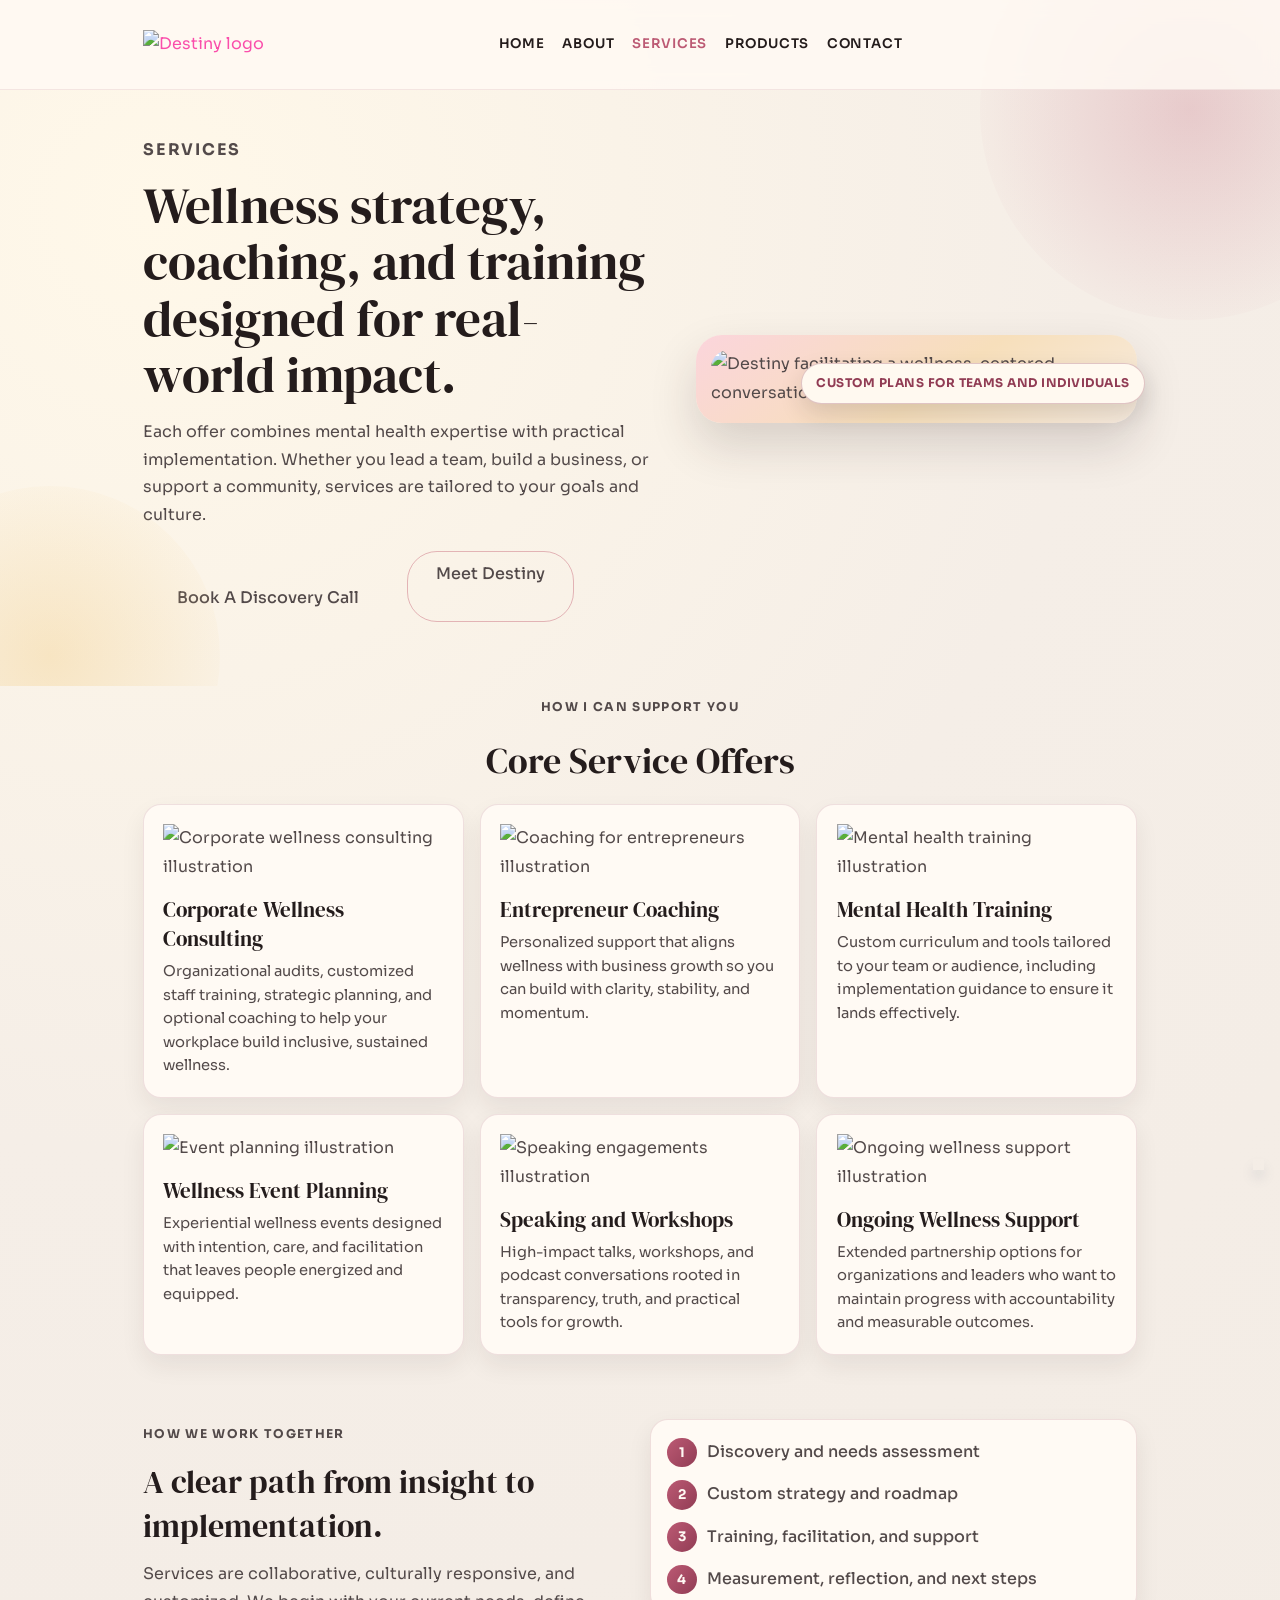
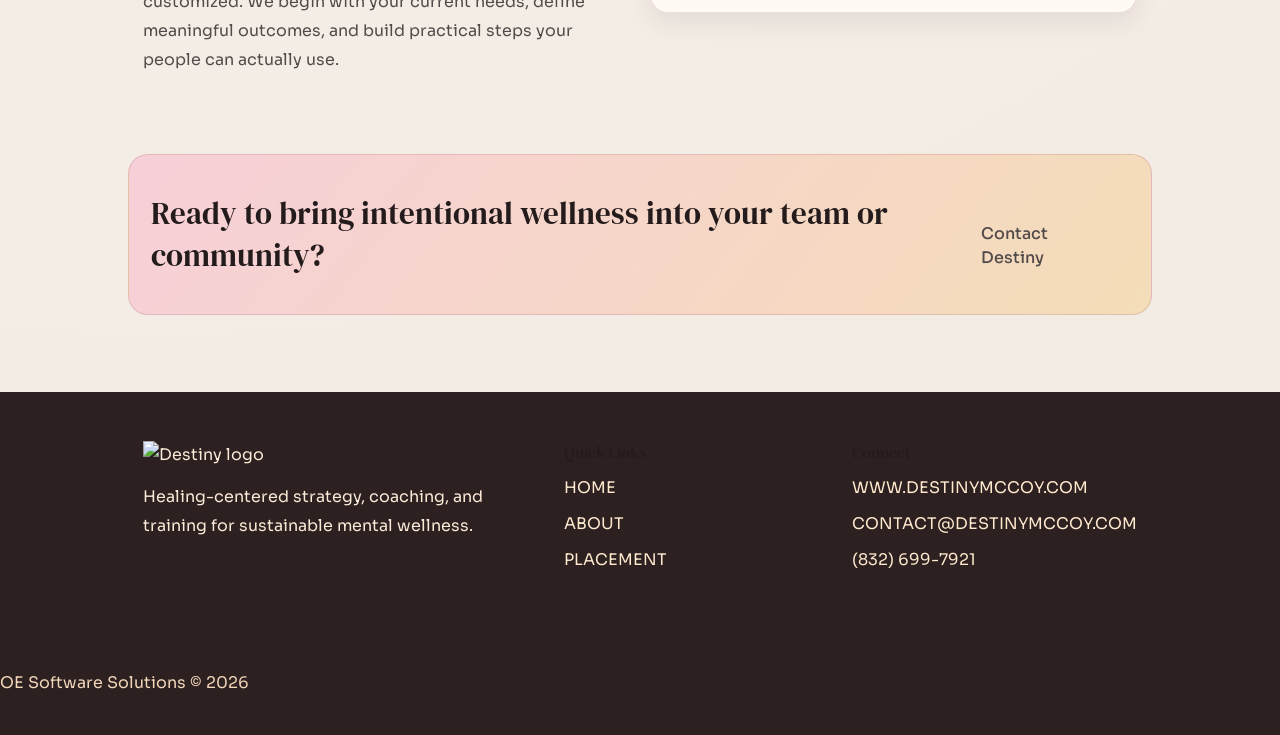
==== services.html @ 5838dd2b "Modernize core pages, add product/contact, and unify theming" ====
<!DOCTYPE html>
<html lang="en">

<head>
    <meta charset="UTF-8">
    <meta http-equiv="X-UA-Compatible" content="IE=edge">
    <meta name="viewport" content="width=device-width, initial-scale=1.0">
  <title>Destiny Affirmation Cards | Services</title>

  <link rel="preconnect" href="https://fonts.googleapis.com">
  <link rel="preconnect" href="https://fonts.gstatic.com" crossorigin>
  <link href="https://fonts.googleapis.com/css2?family=Sora:wght@400;500;600;700&family=DM+Serif+Display:ital@0;1&display=swap" rel="stylesheet">

     <!--=============== FAVICON ===============-->
     <link rel="shortcut icon" href="" type="image/x-icon">

         <!-- Font Awesome -->
    <script src="https://kit.fontawesome.com/bb1892d46f.js" crossorigin="anonymous"></script>
 
  <!-- REMIX-ICON -->
  <link href="https://cdn.jsdelivr.net/npm/remixicon@3.2.0/fonts/remixicon.css" rel="stylesheet">


     <!--  Swiper's CSS -->
     <link
     rel="stylesheet"
     href="https://cdn.jsdelivr.net/npm/swiper@9/swiper-bundle.min.css"
   />

   <!-- card Swiper -->
  <link rel="stylesheet" type="text/css" href="https://cdnjs.cloudflare.com/ajax/libs/Swiper/9.2.4/swiper-bundle.css">



 <!-- CSS -->
 <link rel="stylesheet" href="style.css">
    
        <!-- CDN JS -->

  


</head>

<body class="services-modern">
  <header class="header" id="header">
    <nav class="nav container modern-nav">
      <a href="index.html" class="nav__logo" aria-label="Destiny Affirmation Cards Home">
        <img src="images/DESTINY LOGO FINAL copy.png" alt="Destiny logo">
      </a>

      <div class="nav__menu" id="nav-menu">
        <ul class="nav__list">
          <li class="nav__item"><a href="index.html" class="nav__link"><span>Home</span></a></li>
          <li class="nav__item"><a href="about.html" class="nav__link"><span>About</span></a></li>
          <li class="nav__item"><a href="services.html" class="nav__link active-link"><span>Services</span></a></li>
          <li class="nav__item"><a href="product.html" class="nav__link"><span>Products</span></a></li>
          <li class="nav__item"><a href="contact.html" class="nav__link"><span>Contact</span></a></li>
        </ul>
      </div>

      <i class="ri-moon-line change-theme" id="theme-button" aria-label="Toggle theme"></i>
    </nav>
  </header>

  <main>
    <section class="services-hero-modern" id="services">
      <div class="services-ambient services-ambient-one"></div>
      <div class="services-ambient services-ambient-two"></div>
      <div class="container services-hero-grid">
        <article class="services-hero-copy">
          <p class="eyebrow">Services</p>
          <h1>Wellness strategy, coaching, and training designed for real-world impact.</h1>
          <p>
            Each offer combines mental health expertise with practical implementation. Whether you lead a team,
            build a business, or support a community, services are tailored to your goals and culture.
          </p>
          <div class="services-hero-actions">
            <a href="mailto:contact@destinymccoy.com" class="btn btn-primary">Book A Discovery Call</a>
            <a href="about.html" class="btn btn-secondary">Meet Destiny</a>
          </div>
        </article>

        <aside class="services-hero-visual" aria-label="Featured services photo">
          <figure class="services-hero-frame">
            <img src="images/WFTC-39.jpg" alt="Destiny facilitating a wellness-centered conversation">
          </figure>
          <div class="services-badge">Custom plans for teams and individuals</div>
        </aside>
      </div>
    </section>

    <section class="services-offerings">
      <div class="container">
        <p class="eyebrow centered">How I can support you</p>
        <h2 class="services-section-title">Core Service Offers</h2>

        <div class="services-grid-modern">
          <article class="service-card-modern">
            <img src="images/undraw_newspaper_re_syf5.svg" alt="Corporate wellness consulting illustration">
            <h3>Corporate Wellness Consulting</h3>
            <p>Organizational audits, customized staff training, strategic planning, and optional coaching to help your workplace build inclusive, sustained wellness.</p>
          </article>

          <article class="service-card-modern">
            <img src="images/undraw_teaching_re_g7e3.svg" alt="Coaching for entrepreneurs illustration">
            <h3>Entrepreneur Coaching</h3>
            <p>Personalized support that aligns wellness with business growth so you can build with clarity, stability, and momentum.</p>
          </article>

          <article class="service-card-modern">
            <img src="images/undraw_personal_goals_re_iow7.svg" alt="Mental health training illustration">
            <h3>Mental Health Training</h3>
            <p>Custom curriculum and tools tailored to your team or audience, including implementation guidance to ensure it lands effectively.</p>
          </article>

          <article class="service-card-modern">
            <img src="images/undraw_team_work_k-80-m.svg" alt="Event planning illustration">
            <h3>Wellness Event Planning</h3>
            <p>Experiential wellness events designed with intention, care, and facilitation that leaves people energized and equipped.</p>
          </article>

          <article class="service-card-modern">
            <img src="images/undraw_work_together_re_5yhn.svg" alt="Speaking engagements illustration">
            <h3>Speaking and Workshops</h3>
            <p>High-impact talks, workshops, and podcast conversations rooted in transparency, truth, and practical tools for growth.</p>
          </article>

          <article class="service-card-modern">
            <img src="images/undraw_meditating_re_aiqa.svg" alt="Ongoing wellness support illustration">
            <h3>Ongoing Wellness Support</h3>
            <p>Extended partnership options for organizations and leaders who want to maintain progress with accountability and measurable outcomes.</p>
          </article>
        </div>
      </div>
    </section>

    <section class="services-process">
      <div class="container process-grid">
        <article>
          <p class="eyebrow">How we work together</p>
          <h2>A clear path from insight to implementation.</h2>
          <p>
            Services are collaborative, culturally responsive, and customized. We begin with your current needs,
            define meaningful outcomes, and build practical steps your people can actually use.
          </p>
        </article>
        <ol class="process-steps">
          <li><span>1</span>Discovery and needs assessment</li>
          <li><span>2</span>Custom strategy and roadmap</li>
          <li><span>3</span>Training, facilitation, and support</li>
          <li><span>4</span>Measurement, reflection, and next steps</li>
        </ol>
      </div>
    </section>

    <section class="services-cta-band">
      <div class="container services-cta-wrap">
        <h2>Ready to bring intentional wellness into your team or community?</h2>
        <a href="mailto:contact@destinymccoy.com" class="btn btn-primary">Contact Destiny</a>
      </div>
    </section>
  </main>

  <footer class="site-footer-modern">
    <div class="container footer-modern-grid">
      <div>
        <img src="images/DESTINY LOGO FINAL copy.png" alt="Destiny logo" class="footer-brand">
        <p>Healing-centered strategy, coaching, and training for sustainable mental wellness.</p>
      </div>
      <div>
        <h4>Quick Links</h4>
        <ul>
          <li><a href="index.html">Home</a></li>
          <li><a href="about.html">About</a></li>
          <li><a href="placement.html">Placement</a></li>
        </ul>
      </div>
      <div>
        <h4>Connect</h4>
        <ul>
          <li><a href="https://www.destinymccoy.com" target="_blank" rel="noopener noreferrer">www.destinymccoy.com</a></li>
          <li><a href="mailto:contact@destinymccoy.com">contact@destinymccoy.com</a></li>
          <li><a href="tel:+18326997921">(832) 699-7921</a></li>
        </ul>
        <div class="social social-modern">
          <a href="#" aria-label="Facebook"><i class="fa-brands fa-facebook-f"></i></a>
          <a href="#" aria-label="Instagram"><i class="fa-brands fa-instagram"></i></a>
        </div>
      </div>
    </div>
    <p class="copyright">OE Software Solutions © 2026</p>
  </footer>

  <a href="#" class="scroll-up" id="scroll-up" aria-label="Scroll back to top">
    <i class="ri-arrow-up-line"></i>
  </a>

  <script src="https://cdn.jsdelivr.net/npm/swiper@9/swiper-bundle.min.js"></script>
  <script src="js/script.js"></script>
     </body>
 </html>
---- style.css ----
/* Fonts: - Monsterrat: 400, 500, 600 -Prata: 400 */
@import url("https://fonts.googleapis.com/css2?family=Montserrat:wght@400;500;600&family=Prata&display=swap");
@font-face {
  font-family: 'MainFonts';
  src: url(fonts/CelineSans.otf);
}
@font-face {
  font-family: 'Secondfont';
  src: url(fonts/Hafidz\ Demo.ttf);
}
:root {
--hue: 200;
--saturation: 70%;
--lightness: 55%;
--header-height: 3.5rem;



  /* Colors */
  --primary-color: #fa4eab;
  --light-color: #fff2f9;
  --dark-color: #323232;
  --hot-pink: #fa4eab;
  --pink-color: #fe83c6;
  --white-color: #ffffff;
  --gray-color: #687080;
  --main-color: hsl(var(--hue), var(--saturation), var(--lightness));
  --purple: rgb(123, 31, 162);
  --violet: rgb(103, 58, 183);
  --pink: rgb(244, 143, 177);

  

  /*Color mode HSL(hue, saturation, lightness)*/
  --bg-color: hsl(220, 18%, 78%);
  --bg-color-light: hsl(220, 18%, 86%);
  --title-color: hsl(220, 8%, 10%);
  --text-color: hsl(220, 4%, 32%);
  --text-color-light: hsl(220, 4%, 55%);
  --body-color: hsl(220, 18%, 99%);
  --container-color: hsl(220, 18%, 97%);

  /* Fonts */
  --primary-font: "Monstserrat", sans-serif;
  --second-font: "Prata", serif;
  --home-font:"Holid"
  --fs14: 14px;
  --fw600: 600;
  --fs-4x1: 50px;
  --fs-3x1: 35px;
  --fs-2x1: 26px;
  --fs-xl: 20px;
  --fs-lg: 18px;
  --fs-md: 16px;
  --fs-sm: 14px;
    /*.5rem = 8px | 1rem = 16px ...*/
  --body-font: 'Lora', serif;

  --biggest-font-size: 2.25rem;
  --h1-font-size: 1.5rem;
  --h2-font-size: 1.25rem;
  --h3-font-size: 1rem;
  --normal-font-size: .938rem;
  --small-font-size: .813rem;

  /* Transitions */
  --transition-color: color 0.3s;
  --transition-background: background-color 0.3s;
  --transition-border: border 0.3s;
  --transition-transform: transform 0.3s;

  /* Border colors */
  --border-color: hsl(var(--hue), 48%, 80%);

  /* Shadow */
  --shadow: 0px 10px 20px 0px rgb(0 0 0 / 20%);
  --focus-shadow: 0 0 10px hsla(var(--hue), 57%, 63%, 0.6);

    /* z index */
    --z-tooltip: 10;
    --z-fixed: 100;
}

/* Base */
* {
  margin: 0;
  padding: 0;
  box-sizing: border-box;
}

html {
  scroll-behavior: smooth;

}



body {
  font-family: var(--primary-font);
  font-size: 16px;
  font-weight: 400;
  line-height: 1.8;
  color: var(--dark-color);
  background-color: var(--white-color);
  transition: .4s; /*For animation dark mode*/
  
}

a {
  text-decoration: none;
  color: inherit;
  --webkit-tap-highlight-color: transparent;
}

p{
  margin-bottom: 15px;
}

h1 {
  font-family: 'Mainfont', var(--primary-font) ;
    font-size: 40px;
    color: var(--contrast-color);
    margin-bottom: 20px;
    transform: translateY(100px);
    animation: slideUp .8s ease forwards .5s;
}

h2{
  font-family: 'Secondfont' var(--second-font);
}


h1,
h2,
h3,
h4 {
 
  font-weight: 400;
  line-height: normal;
  color: var(--dark-color);
}


img {
  max-width: 100%;
  vertical-align: middle;
  height: auto;
}

.nav__logo img {
  height: 40px;
}

ul {
  list-style: none;
}

ul li a{
  text-decoration: none;
  text-transform: uppercase;
}






a{
  color: var(--primary-color);
  text-decoration: none;
}



.btn{
   display: inline-block;
   padding: 10px 28px;
   background-color: var(--primary-color);
   color: var(--light-color);
   font-weight: 500;
   font-size: var(--fs14);
   text-transform: capitalize;
   line-height: 1.5;
   font-family: inherit;
   border: 2px solid transparent;
   border-radius: 30px;
   vertical-align: middle;
   user-select: none;
   transition: all 0.3s ease;
  
}
.btn:hover{
background-color: transparent;
color: var(--dark-color);
border-color: var(--hot-pink);
}

.btn-wrap{
  display: flex;
  margin: 30px 0 0 0;
  justify-content: center;
}

/* Grid */
.grid{
  display: grid;
  gap: 30px;
  grid-template-columns: repeat(2,1fr);
}



.page-wrapper{
  overflow: hidden;
}
.nav{
height: var(--header-height);
display: flex;
justify-content: space-between;
align-items: center;
}

.nav__list{
  display: flex;
  justify-content: center;
  align-items: center;
}

.nav__link{
  color: var(--dark-color);
  font-weight: 400 ;
  display: flex;
  justify-items: center;
  gap: .25rem;
  align-items: center;
}

.nav__link i{
  font-size: 1.25rem;
}

.nav__link span{
  font-size: .688rem;
  margin: 15px;
}

.section {
  padding: 4.5rem 0 2rem;
}

.section-title {
  font-size: var(--h1-font-size);
  text-align: center;
  margin-bottom: 3rem;
}

.container {
  max-width: 1024px;
  margin: auto;
  padding: 0 15px;
}

/* change bg header */
.scroll-header{
background: var(--light-color);
  box-shadow: 0 1px 4px hsla(220, 4%, 15%, .1);
}

/* Active Link */
.active-link{
  color: var(--primary-color);
}

/* theme */
 .dark-theme{
  --bg-color: hsl(220, 18%, 13%);
  --bg-color-light: hsl(220, 18%, 23%);
  --title-color: hsl(220, 8%, 95%);
  --text-color: hsl(220, 8%, 65%);
  --body-color: hsl(220, 18%, 18%);
  --container-color: hsl(220, 18%, 21%);
}

/* button dark/light */
.change-theme{
  color: var(--dark-color);
  font-size: 1.125rem;
  cursor: pointer;
}

.d-flex {
  display: flex;
  align-items: center;
}



.header{
 position: fixed;
 left: 0;
 top: 0;
 width: 100%;
 z-index: var(--z-fixed);
 padding: 10px 0;
 transition: .4s ease;


}

.header .container{
  display: flex;
  align-items: center;
  justify-content: space-between;
}

/* Hero */



.hero{
  min-height: 70vh;
  height: 100%;
  width: 100%;
  background: url(images/background.jpg);
  background-size: cover;
  background-position: center;
  position: relative;
  display: grid;
  grid-template-columns: repeat(2,1fr);
  align-items: center;
  grid-gap: 4rem;
  justify-items: center;
}

.hero-text h1{
  margin: 10px 0px 25px;
  font-size: var(--fs-3x1);
  line-height: 1.3;
  font-weight: 300;
  text-transform: uppercase;
  text-align: center;
}

h1 >  .magic {
  animation: background-pan 3s linear infinite;
 background: linear-gradient(to right,
 var(--purple),
 var(--violet),
 var(--pink),
 var(--purple)
 );
 background-size: 200%; 
 -webkit-background-clip: text;
 -webkit-text-fill-color: transparent;
 white-space: nowrap;
}

@keyframes background-pan {
  from{
  background-position: 0% center;
}
to {
  background-position: -200% center;
}
}

.hero-text .btn{
  display: inline-block;
  padding: 10px 28px;
  background-color: var(--primary-color);
  color: var(--light-color);
  font-weight: 500;
  font-size: var(--fs14);
  text-transform: capitalize;
  line-height: 1.5;
  font-family: inherit;
  border: 2px solid transparent;
  border-radius: 30px;
  vertical-align: middle;
  user-select: none;
  transition: all 0.3s ease;
  position: relative;
  left: 35%;
 
}

.hero-text h2{
  position: relative;
  font-size: 20px;
  color: var(--dark-color);
  -webkit-text-stroke: 0.3w var(--hot-pink);
  text-transform: uppercase;
}

.hero-text h2::before{
  content: attr(data-text);
  position: absolute;
  top: 0;
  left: 0;
  width: 0;
  height: 100%;
  color: var(--primary-color);
  -webkit-text-stroke: 0vw var(--dark-color);
  -moz-border-bottom-colors: 1px solid gray;
  overflow: hidden;
  animation: animate 6s linear infinite;
  
}

@keyframes animate{

  0%,10%,100%{
    width: 0;
  }

  70%,90%{
    width: 100%;
  }
}

.social a{
width: 35px;
height: 35px;
border-radius: 50%;
display: inline-flex;
align-items: center;
justify-content:center;
background: var();
font-size: 17px;
columns: var(--bg-color);
margin-right: 10px;
margin-bottom: 20px;
}

.social a:hover{
  transform: scale(1.1);
  background: var(--dark-color);
  transition: .5s;
}


/* Home Page */

/* home container */

.home-container .overlay {
  position: absolute;
  top: 0;
  left: 0;
  right: 0;
  bottom: 0;
  height: 100%;
  z-index: -10;
  background-color: var(--bg-color);
}

.home-container {
  display: flex;
  height: 100vh;
  justify-content: space-around;
  align-items: center;
  color: var(--dark-color);
  animation: expand 5s ease forwards;
  background-color: var(--white-color);
  position: relative;
  font-family: 'Mainfonts' , var(--primary-font);
  transition: all 1s ease;
  max-width: 1024px;
  margin: auto;
  padding: 0 15px;
}

.container_content {
 width: 50%;
}

.container_content_inner {
  width: 80%;
}

.container_content_inner .title{
  overflow: hidden;
  height: auto;
  font-family: Secondfont;
  color: var(--hot-pink);
  font-weight: 700;
  margin-bottom: 50px;
}


.container_outer_img {
  margin: 50px;
  width: 50%;
  overflow: hidden;
}   
    
.container_img {
  width: 100%;
  animation: slideIn 5s ease-in-out forwards;
}

.par {
  height: auto;
  overflow: hidden;
}

.par p{
  line-height: 28px;
  transform: translateY(300px);
  animation: slideUp .8s ease-in-out forwards .8s;
}

.btns {
  height: 100%;
  position: relative;
  width: 150px;
  overflow: hidden;
}

.btns_more {
  background: transparent;
  border: 1px solid var(--hot-pink);
  border-radius: 50px;
  padding: 8px 12px;
  color: #BF307F;
  font-size: 16px;
  text-transform: uppercase;
  position: relative;
  margin-top: 15px;
  outline: none;
  transform: translateY(50px);
  animation: slideUp .8s ease-in-out  forwards 1s;
}

.title {
  overflow: hidden;
  height: auto;
}



@keyframes slideIn {
  0% {
    transform: translateX(500px) scale(.2);
  }
  100% {
    transform: translateX(0px) scale(1);
  }
}

@keyframes slideUp {
  0% {
    transform: translateY(300px);
  }
  100% {
    transform: translateY(0px);
  }
}

@keyframes expand {
  0% {
    transform: translateX(1400px);
  }
  100% {
    transform: translateX(0px);
  }
}


.home{
  padding: 100px 0 60px;
  background-color:var(--white-color);
  overflow: hidden;
  height: 100vh;
  margin-bottom: 50px;
}

.home-text{
width: 100%;
height: 100%;
animation: slide-in 2s ease-out;
}


.home-img{
  overflow: hidden;
  width: 100%;
 height: 100%;
 margin: 0;
 animation: slide-left 2s ease-out;
}

@keyframes slide-left {
  0%   { 
  transform: translateX(-200%); 		
  }
  100% { 
  transform: translateX(0%); 
  }
 }


.home-text, .home-img{
 grid-column: span 1;
 align-self: center;
}

.home-text h2{
font-size: var(--fs-3x1);
margin: 0 0 15px 20px;
text-transform: capitalize;
text-align: center;
}

.home-text p{
margin: 0 0 0 30px;
text-align: center;

}

@keyframes slide-in {
  0%   { 
  transform: translateX(200%); 		
  }
  100% { 
  transform: translateX(0%); 
  }
 }

.home-imgage{
  position: relative;
}

.home-img img{
  max-width: 500px;
  display: block;
  margin: auto;

}


/* Quotes */
.animated-border-quote {
  display:inline-block;
  margin:1em;
  max-width:20em;
  overflow:hidden;
}

  blockquote {
    background-color:var(--white-color);
    border: solid 2px #757575;
    display: inline-block;
    margin: 0;
    padding: 1em;
    position: relative;
    &:before {
      animation:clockwise 30s infinite linear;
      background-color: var(--hot-pink);
      bottom:10%;
      content: "";
      left: 0;
      opacity:.5;
      position: absolute;
      right: 0;
      top:10%;
    }
    &:after {
      animation:counter 30s infinite linear;
      background-color: #fff;
      bottom:10%;
      content: "";
      left: 0;
      opacity:.5;
      position: absolute;
      right: 0;
      top:10%;
    }
    .cite {
      display: block;
      font-style: italic;
      text-align: right;
      &:before {
        content: "- ";
      }
    }
    > * {
      position: relative;
      z-index: 1;
    }
  }
}

@keyframes clockwise {
  0% {
    transform:rotate(0);
  }
  100% {
    transform:rotate(360deg);
  }
}

@keyframes counter {
  0% {
    transform:rotate(0);
  }
  100% {
    transform:rotate(-360deg);
  }
}
/* Quotes End */


/* Home Ends */

/* Layers */
/*-------Offer---------*/

.offer {
  background: radial-gradient(rgb(255, 255, 255), #e4f1f1);
  margin-top: 80px;
  padding: 30px 0;
}

.col-2 .offer-img {
  padding: 50px;
}

small {
  color: #333;
}

.small-container {
  max-width: 1080px;
  margin: auto;
  padding-right: 25px;
  padding-left: 25px;
}

.col-2 {
  flex-basis: 50%;
  min-width: 300px;
}

.col-2 img {
  max-width: 100%;
  padding-top: 50px 0;
}

.col-2 h1 {
  font-size: 50px;
  line-height: 60px;
  margin: 25px 0;
}




/* Layers End */

/* Tabs */

#tabs{
  height: 30vh;
}


.tabs{
  position: absolute;
  width: 100%;
  height: 250px;
  background: var(--bg-color);
  padding: 20px 30px;
  box-shadow: 5px 10px 5px #ccc;
  color: whitesmoke;
}

.tabs .tabs-header{
  height: 60px;
  display: flex;
  align-items: center;
  justify-content: space-evenly;
}

.tabs .tabs-header > div {
  width: calc(100% / 3);
  text-align: center;
  color: var(--white);
  font-weight: 600;
  cursor: pointer;
  font-size: 14px;
  text-transform: uppercase;
  outline: none;
}

.tabs .tabs-header > div > i {
  display: block;
  margin-bottom: 5px;
}

.tabs .tabs-header > div.active {
  color: var(--hot-pink);
}

.tabs .tab-indicator{
  position: relative;
  width: calc(100% / 3);
  height: 5px;
  background: var(--hot-pink);
  left: 0px;
  border-radius: 5px;
  transition: all 500ms ease-in-out;
  margin-bottom: 25px;
}

.tabs .tab-body{
  position: relative;
  height: calc(100% - 60px);
  padding: 10px 5px;
}

.tabs .tab-body > div {
  position: absolute;
  top: -200%;
  opacity: 0;
  margin-top: 5px;
  transform: scale(0.9);
  transition: opacity 500ms ease-in-out 0ms, 
  transform 500ms ease-in-out 0ms;
}

.tabs .tab-body > div.active {
  top: 0px;
  opacity: 1;
  transform: scale(1);
  margin-top: 0px;
}


/* Tabs End */

/* About Page */

.section-padding{
  height: 100vh;
  margin-bottom: 100px;
  margin-top: 200px;
}



.about-container{

    max-width: 1024px;
    margin: auto;
    padding: 0 15px;
   
}

.about-container .grid{
  align-items: center;
  grid-template-rows: repeat(2, 1fr);
}

.about-section-tilte{
  text-align: center;
  margin: 0 0 15px;
}
.about-img,
.about-text{
  grid-column: span 1;
}

.title{
  font-size: var(--fs-3x1);
  text-align: center;
  margin-bottom: 20px;
}

.about-img img{
 max-width: 500px;
margin: auto;
padding: 15px;
 position: relative;

}

.about-img .img-box {
  border-radius: 50%;
}

.about-img .box{
  height: 125px;
  width: 125px;
  background-color: var(--dark-color);
  position: absolute;
}

.about-img .box-1{
  top: 50%;
  left: 0;
  transform: translate(-50%, -50%);
}

.about-img .box span{
  color: var(--primary-color);
  font-weight: bold;
  font-size: var(--fs-3x1);
  margin: 0 0 5px;
  line-height: 1;
}

.about-img .box p{
  font-size: var(--fs-sm);
}





/* Statement */
#work {
  background:url("images/4P5A9705.jpg") center/cover no-repeat fixed;
  color: var(--light-color);
  height: 60vh;
}

.work-content{
  padding-top: 60px;
}

.lead{
  font-family: 'Mainfonts', var(--primary-font);
}

.work-container {
  max-width: 1200px;
  margin: 0 auto;
  padding: 0 2rem;
}

#work .title h2,
#work h3 {
  color: var(--light-color);
}
#work .title h2::after {
  background: var(--light-color);
}
.work-bottom {
  margin-top: 4rem;
  text-align: center;
}
.work-bottom > div .icon img {
  width: 50px;
  margin: 0 auto 1.7rem auto;
}


/* Statement End */

/* About End */

/* Services */


/* fun facts Slider */
.swiper{
  width: 100%;
  height: 80vh;
  margin-top: 200px;
}

.swiper .swiper-wrapper {
  height: 35rem;
}


.blog-slider__wrp .swiper-wrapper{
  width: 100%;
  display: flex;
  align-items: center;
}

.card{
  width: 20em;
  height: 90%;
  background-color: #fff;
  border-radius: 2em;
  box-shadow: 0 0 2em rgba(0, 0, 0, .2);
  padding: 2em 1em;
  display: flex;
  align-items: center;
  flex-direction: column;

  margin: 0 2em;
}



.card__image{
  width: 10em;
  height: 5em;
  border-radius: 50%;
  border: 5px solid var(--color);
  padding: 3px;
  margin-bottom: 2em;
}

.card__image img{
  width: 100%;
  height: 100%;
  border-radius: 50%;
  object-fit: cover;
}

.card__content{
  display: flex;
  align-items: center;
  flex-direction: column;
}

.card__title{
  font-size: 1.5rem;
  font-weight: 500;
  position: relative;
  top: .2em;
  font-family: 'MainFonts';
}

.card__name{
  color: var(--color);
  font-family: 'Mainfonts';
  font-weight: 500;
}

.card__text{
  text-align: center;
  font-size: 13px;
  margin: 1em 0;
  font-family: 'Mainfonts';
}

.card__btn{
  background-color: var(--color);
  color: #fff;
  font-size: 1rem;
  text-transform: uppercase;
  font-weight: 600;
  border: none;
  padding: .5em;
  border-radius: .5em;
  margin-top: .5em;
  cursor: pointer;
}

/* Product Card */
.d-flex {
  display: -webkit-box;
  display: -ms-flexbox;
  display: flex;
}

.align-center {
  -webkit-box-align: center;
  -ms-flex-align: center;
  align-items: center;
}

.flex-centerY-centerX {
  justify-content: center;
  -webkit-box-pack: center;
  -ms-flex-pack: center;
  justify-content: center;
  -webkit-box-align: center;
  -ms-flex-align: center;
  align-items: center;
}

.page-wrapper {
  height: 100%;
  display: table;
}

.page-wrapper .page-inner {
  display: table-cell;
  vertical-align: middle;
}

.el-wrapper {
  width: 360px;
  padding: 15px;
  margin: 15px auto;
  background-color: #fff;
}

@media (max-width: 991px) {
  .el-wrapper {
    width: 345px;
  }
}

@media (max-width: 767px) {
  .el-wrapper {
    width: 290px;
    margin: 30px auto;
  }
}

.el-wrapper:hover .h-bg {
  left: 0px;
}

.el-wrapper:hover .price {
  left: 20px;
  -webkit-transform: translateY(-50%);
  -ms-transform: translateY(-50%);
  -o-transform: translateY(-50%);
  transform: translateY(-50%);
  color: #818181;
}

.el-wrapper:hover .add-to-cart {
  left: 50%;
}

.el-wrapper:hover .img {
  webkit-filter: blur(7px);
  -o-filter: blur(7px);
  -ms-filter: blur(7px);
  filter: blur(7px);
  filter: progid:DXImageTransform.Microsoft.Blur(pixelradius='7', shadowopacity='0.0');
  opacity: 0.4;
}

.el-wrapper:hover .info-inner {
  bottom: 155px;
}

.el-wrapper:hover .a-size {
  -webkit-transition-delay: 300ms;
  -o-transition-delay: 300ms;
  transition-delay: 300ms;
  bottom: 50px;
  opacity: 1;
}

.el-wrapper .box-down {
  width: 100%;
  height: 60px;
  position: relative;
  overflow: hidden;
}

.el-wrapper .box-up {
  width: 100%;
  height: 300px;
  position: relative;
  overflow: hidden;
  text-align: center;
}

.el-wrapper .img {
  padding: 20px 0;
  -webkit-transition: all 800ms cubic-bezier(0, 0, 0.18, 1);
  -moz-transition: all 800ms cubic-bezier(0, 0, 0.18, 1);
  -o-transition: all 800ms cubic-bezier(0, 0, 0.18, 1);
  transition: all 800ms cubic-bezier(0, 0, 0.18, 1);
  /* ease-out */
  -webkit-transition-timing-function: cubic-bezier(0, 0, 0.18, 1);
  -moz-transition-timing-function: cubic-bezier(0, 0, 0.18, 1);
  -o-transition-timing-function: cubic-bezier(0, 0, 0.18, 1);
  transition-timing-function: cubic-bezier(0, 0, 0.18, 1);
  /* ease-out */
}

.h-bg {
  -webkit-transition: all 800ms cubic-bezier(0, 0, 0.18, 1);
  -moz-transition: all 800ms cubic-bezier(0, 0, 0.18, 1);
  -o-transition: all 800ms cubic-bezier(0, 0, 0.18, 1);
  transition: all 800ms cubic-bezier(0, 0, 0.18, 1);
  /* ease-out */
  -webkit-transition-timing-function: cubic-bezier(0, 0, 0.18, 1);
  -moz-transition-timing-function: cubic-bezier(0, 0, 0.18, 1);
  -o-transition-timing-function: cubic-bezier(0, 0, 0.18, 1);
  transition-timing-function: cubic-bezier(0, 0, 0.18, 1);
  /* ease-out */
  width: 660px;
  height: 100%;
  background-color: #3f96cd;
  position: absolute;
  left: -659px;
}

.h-bg .h-bg-inner {
  width: 50%;
  height: 100%;
  background-color: #464646;
}

.info-inner {
  -webkit-transition: all 400ms cubic-bezier(0, 0, 0.18, 1);
  -moz-transition: all 400ms cubic-bezier(0, 0, 0.18, 1);
  -o-transition: all 400ms cubic-bezier(0, 0, 0.18, 1);
  transition: all 400ms cubic-bezier(0, 0, 0.18, 1);
  /* ease-out */
  -webkit-transition-timing-function: cubic-bezier(0, 0, 0.18, 1);
  -moz-transition-timing-function: cubic-bezier(0, 0, 0.18, 1);
  -o-transition-timing-function: cubic-bezier(0, 0, 0.18, 1);
  transition-timing-function: cubic-bezier(0, 0, 0.18, 1);
  /* ease-out */
  position: absolute;
  width: 100%;
  bottom: 25px;
}

.info-inner .p-name,
.info-inner .p-company {
  display: block;
}

.info-inner .p-name {
  font-family: 'PT Sans', sans-serif;
  font-size: 18px;
  color: #252525;
}

.info-inner .p-company {
  font-family: 'Lato', sans-serif;
  font-size: 12px;
  text-transform: uppercase;
  color: #8c8c8c;
}

.a-size {
  -webkit-transition: all 300ms cubic-bezier(0, 0, 0.18, 1);
  -moz-transition: all 300ms cubic-bezier(0, 0, 0.18, 1);
  -o-transition: all 300ms cubic-bezier(0, 0, 0.18, 1);
  transition: all 300ms cubic-bezier(0, 0, 0.18, 1);
  /* ease-out */
  -webkit-transition-timing-function: cubic-bezier(0, 0, 0.18, 1);
  -moz-transition-timing-function: cubic-bezier(0, 0, 0.18, 1);
  -o-transition-timing-function: cubic-bezier(0, 0, 0.18, 1);
  transition-timing-function: cubic-bezier(0, 0, 0.18, 1);
  /* ease-out */
  position: absolute;
  width: 100%;
  bottom: -20px;
  font-family: 'PT Sans', sans-serif;
  color: #828282;
  opacity: 0;
}

.a-size .size {
  color: #252525;
}

.cart {
  display: block;
  position: absolute;
  width: 100%;
  height: 100%;
  top: 0;
  left: 0;
  font-family: 'Lato', sans-serif;
  font-weight: 700;
}

.cart .price {
  -webkit-transition: all 600ms cubic-bezier(0, 0, 0.18, 1);
  -moz-transition: all 600ms cubic-bezier(0, 0, 0.18, 1);
  -o-transition: all 600ms cubic-bezier(0, 0, 0.18, 1);
  transition: all 600ms cubic-bezier(0, 0, 0.18, 1);
  /* ease-out */
  -webkit-transition-timing-function: cubic-bezier(0, 0, 0.18, 1);
  -moz-transition-timing-function: cubic-bezier(0, 0, 0.18, 1);
  -o-transition-timing-function: cubic-bezier(0, 0, 0.18, 1);
  transition-timing-function: cubic-bezier(0, 0, 0.18, 1);
  /* ease-out */
  -webkit-transition-delay: 100ms;
  -o-transition-delay: 100ms;
  transition-delay: 100ms;
  display: block;
  position: absolute;
  top: 50%;
  left: 50%;
  -webkit-transform: translate(-50%, -50%);
  -ms-transform: translate(-50%, -50%);
  -o-transform: translate(-50%, -50%);
  transform: translate(-50%, -50%);
  font-size: 16px;
  color: #252525;
}

.cart .add-to-cart {
  -webkit-transition: all 600ms cubic-bezier(0, 0, 0.18, 1);
  -moz-transition: all 600ms cubic-bezier(0, 0, 0.18, 1);
  -o-transition: all 600ms cubic-bezier(0, 0, 0.18, 1);
  transition: all 600ms cubic-bezier(0, 0, 0.18, 1);
  /* ease-out */
  -webkit-transition-timing-function: cubic-bezier(0, 0, 0.18, 1);
  -moz-transition-timing-function: cubic-bezier(0, 0, 0.18, 1);
  -o-transition-timing-function: cubic-bezier(0, 0, 0.18, 1);
  transition-timing-function: cubic-bezier(0, 0, 0.18, 1);
  /* ease-out */
  -webkit-transition-delay: 100ms;
  -o-transition-delay: 100ms;
  transition-delay: 100ms;
  display: block;
  position: absolute;
  top: 50%;
  left: 110%;
  -webkit-transform: translate(-50%, -50%);
  -ms-transform: translate(-50%, -50%);
  -o-transform: translate(-50%, -50%);
  transform: translate(-50%, -50%);
}

.cart .add-to-cart .txt {
  font-size: 12px;
  color: #fff;
  letter-spacing: 0.045em;
  text-transform: uppercase;
  white-space: nowrap;
}


/* Service End  */

/* Products */
.products-container{
  padding-bottom: 5rem;
}

.products-card{
  width: 270px;
}

.products-img{
  margin-bottom: 1rem;
}

.products-title{
  font-size: var(--h3-font-size);
  margin-bottom: .75rem;
  margin-top: 0.75rem;
  text-align: center;
}

.products-price{
  color: var(--dark-color);
  font-weight: var(--fs-2x1);
}

/* Product Swiper  */
.swiper-button-prev::after,
.swiper-button-next::after{
  content:'';
}

.swiper-button-prev,
.swiper-button-next{
  top: initial;
  bottom: 0;
  width: initial;
  height: initial;
  font-size: 1.5rem;
  color: var(--dark-color);
}

.swiper-button-prev{
  left: calc(50% - 2rem);
}

.swiper-button-prev{
  right: calc(50% - 2rem);
}

.swiper-container{
  width: 100%;
  max-width: 1024px;
  background-color: var(--light-color);
}

.swiper mySwiper .swiper-wrapper{
  height: 35rem;
}


/* Footer */
.footer{
  padding: 40px 0;
  background-color: whitesmoke;
}

.footer .social{
  text-align: center;
padding-bottom: 23px;
color: var(());
}

.footer .social a {
  font-size: 24px;
  color: inherit;
  border: 1px solid;
  width: 40px;
  height: 40px;
  line-height: 38px;
  display: inline-block;
  border-radius: 50%;
  margin: 0 8px;
  opacity: 0.75;
}

.footer .social a:hover{
  opacity: 0.9;
}

.footer ul {
  margin-top: 0;
  padding: 0;
  list-style: none;
  font-size: 1.6;
  margin-bottom: 0;
}

.footer ul li{
  display: inline-block;
  padding: 0 15px;
}

.footer ul li a {
  color: inherit;
  text-decoration: none;
  opacity: 0.8;
}

.footer .copyright{
  margin-top: 15px;
  text-align: center;
  font-size: 13px;
  columns: #aaa;
}

.footer-logo img{
  height: 50px;
  margin-right: 1.25rem;
  margin-bottom: 2em;
}




/*  */


      /* scroll up */
      .scroll-up{
        position: fixed;
        right: 1rem;
        bottom: -30%;
        background-color: (var(--container-color));
        box-shadow: 0 8px 12px hsla(220, 17%, 45%, .15);
        display: inline-flex;
        padding: .35rem;
        color: var(--dark-color);
        font-size: 1.1rem;
        z-index: var(--z-tooltip);
        transition: .3s;
      }


      .scroll-up:hover{
        transform: translateY(-.25rem);
      }

      .show-scroll{
        bottom: 7.5rem;
      }

      /* scroll bar */
::-webkit-scrollbar{
  width: .6rem;
  border-radius: .5rem;
  background-color: var(--white-color);
}

::-webkit-scrollbar-thumb{
  background-color: var(--white-color);
  border-radius: .5rem;
}

::-webkit-scrollbar-thumb:hover{
  background-color: hsla(220, 8%, 54%,);
}


/* Reponsive */



@media screen and (min-width: 1124px){
:root {
    --biggest-font-size: 2.5rem;
    --h1-font-size: 2.25rem;
    --h2-font-size: 1.5rem;
    --h3-font-size: 1.25rem;
    --normal-font-size: 1rem;
    --small-font-size: .875rem;
    --smaller-font-size: .813rem;
  }
}

@media screen and (min-width: 1124px) {
  :root {
    --biggest-font-size: 4.5rem;
    --h1-font-size: 2.25rem;
    --h2-font-size: 1.5rem;
    --h3-font-size: 1.25rem;
    --normal-font-size: 1rem;
    --small-font-size: .875rem;
    --smaller-font-size: .813rem;
  }
}

@media screen and (max-width: 1023px){
  .nav__menu{
    position: fixed;
    bottom: 1.5rem;
    background-color: var(--light-color);
    box-shadow: 0 4px 12px hsla(220, 18%, 40%, .15);
    width: 90%;
    left: 0;
    right: 0;
    margin: 0 auto;
    padding: 1.25rem 2.8rem;
    border-radius: .5rem;
  }
}


@media (max-width: 800px) {

  }
  .home{
    display: grid;
   grid-template-columns: 1fr;
   min-height: 100vh;
   grid-gap: 1rem;
}


/* Extra small devices (phones, 600px and down) */

@media only screen and (max-width: 600px){
  .nav__logo img{
    margin-left: 40px;
  }

  .change-theme{
    margin-right: 50px
  }

  .grid{
    row-gap: 30px;
    grid-template-columns: repeat(1,1fr);
  }
  
  


  .hero img{
    
  }

  .hero-text h1 {
    font-size: 1.2rem;
    font-weight: 100;
    margin-left: 2rem;
    line-height: 1.5;
    font-family: var(--primary-font);  
  }



  h1 >  .magic {
    animation: background-pan 3s linear infinite;
   background: linear-gradient(to right,
   var(--purple),
   var(--violet),
   var(--pink),
   var(--purple)
   );
   background-size: 200%; 
   -webkit-background-clip: text;
   -webkit-text-fill-color: transparent;
   white-space: nowrap;
  }

  @keyframes background-pan {
    from{
    background-position: 0% center;
  }
  to {
    background-position: -200% center;
  }
}

    .hero-text h2{
      font-size: 1.2rem;
      font-weight: 500;
      margin-left: 3.5rem;
      white-space:nowrap;
    }

  .btn{
    margin-left: 140px;
    margin-top: 50px;
  }

  .home-text{
  font-size: .8rem;
  text-align: center;
  font-weight:400;
  max-width: 500px;
  }

  .home-text p{

  }


  .home-img{
  
  }

  .btn-wrap a{
    margin-right: 30px;
  }

  .about-container{
    max-width: 1024px;
    margin: auto;
    padding: 0 15px;
  }

 .about-img img{
   border-radius: inherit;
   margin-left: 30px;
  }

  .about-text p {
    font-size: .8rem;
    text-align: center;
    font-weight: 400;
    max-width: 500px;
    margin-left: 20px;
  }
  
}

.blog-slider {
  width: 95%;
  position: relative;
  max-width: 800px;
  margin: auto;
  background: #fff;
  box-shadow: 0px 14px 80px rgba(34, 35, 58, 0.2);
  padding: 25px;
  border-radius: 25px;
  height: 400px;
  transition: all 0.3s;
}
@media screen and (max-width: 992px) {
  .blog-slider {
    max-width: 680px;
    height: 400px;
 }
}
@media screen and (max-width: 768px) {
  .blog-slider {
    min-height: 500px;
    height: auto;
    margin: 180px auto;
 }
}
@media screen and (max-height: 500px) and (min-width: 992px) {
  .blog-slider {
    height: 350px;
 }
}
.blog-slider__item {
  display: flex;
  align-items: center;
}
@media screen and (max-width: 768px) {
  .blog-slider__item {
    flex-direction: column;
 }
}
.blog-slider__item.swiper-slide-active .blog-slider__img img {
  opacity: 1;
  transition-delay: 0.3s;
}
.blog-slider__item.swiper-slide-active .blog-slider__content > * {
  opacity: 1;
  transform: none;
}
.blog-slider__item.swiper-slide-active .blog-slider__content > *:nth-child(1) {
  transition-delay: 0.3s;
}
.blog-slider__item.swiper-slide-active .blog-slider__content > *:nth-child(2) {
  transition-delay: 0.4s;
}
.blog-slider__item.swiper-slide-active .blog-slider__content > *:nth-child(3) {
  transition-delay: 0.5s;
}
.blog-slider__item.swiper-slide-active .blog-slider__content > *:nth-child(4) {
  transition-delay: 0.6s;
}
.blog-slider__item.swiper-slide-active .blog-slider__content > *:nth-child(5) {
  transition-delay: 0.7s;
}
.blog-slider__item.swiper-slide-active .blog-slider__content > *:nth-child(6) {
  transition-delay: 0.8s;
}
.blog-slider__item.swiper-slide-active .blog-slider__content > *:nth-child(7) {
  transition-delay: 0.9s;
}
.blog-slider__item.swiper-slide-active .blog-slider__content > *:nth-child(8) {
  transition-delay: 1s;
}
.blog-slider__item.swiper-slide-active .blog-slider__content > *:nth-child(9) {
  transition-delay: 1.1s;
}
.blog-slider__item.swiper-slide-active .blog-slider__content > *:nth-child(10) {
  transition-delay: 1.2s;
}
.blog-slider__item.swiper-slide-active .blog-slider__content > *:nth-child(11) {
  transition-delay: 1.3s;
}
.blog-slider__item.swiper-slide-active .blog-slider__content > *:nth-child(12) {
  transition-delay: 1.4s;
}
.blog-slider__item.swiper-slide-active .blog-slider__content > *:nth-child(13) {
  transition-delay: 1.5s;
}
.blog-slider__item.swiper-slide-active .blog-slider__content > *:nth-child(14) {
  transition-delay: 1.6s;
}
.blog-slider__item.swiper-slide-active .blog-slider__content > *:nth-child(15) {
  transition-delay: 1.7s;
}
.blog-slider__img {
  width: 300px;
  flex-shrink: 0;
  height: 300px;
  box-shadow: 4px 13px 30px 1px rgba(255, 0, 191, 0.233);
  border-radius: 20px;
  transform: translateX(-80px);
  overflow: hidden;
}
.blog-slider__img:after {
  content: '';
  position: absolute;
  top: 0;
  left: 0;
  width: 100%;
  height: 100%;
  border-radius: 20px;
  opacity: 0.8;
}
.blog-slider__img img {
  width: 100%;
  height: 100%;
  object-fit: cover;
  display: block;
  opacity: 0;
  border-radius: 20px;
  transition: all 0.3s;
}
@media screen and (max-width: 768px) {
  .blog-slider__img {
    transform: translateY(-50%);
    width: 90%;
 }
}
@media screen and (max-width: 576px) {
  .blog-slider__img {
    width: 95%;
 }
}
@media screen and (max-height: 500px) and (min-width: 992px) {
  .blog-slider__img {
    height: 270px;
 }
}
.blog-slider__content {
  padding-right: 25px;
}
@media screen and (max-width: 768px) {
  .blog-slider__content {
    margin-top: -80px;
    text-align: center;
    padding: 0 30px;
 }
}
@media screen and (max-width: 576px) {
  .blog-slider__content {
    padding: 0;
 }
}
.blog-slider__content > * {
  opacity: 0;
  transform: translateY(25px);
  transition: all 0.4s;
}
.blog-slider__code {
  color: #7b7992;
  margin-bottom: 15px;
  display: block;
  font-weight: 500;
}
.blog-slider__title {
  font-size: 24px;
  font-weight: 700;
  color: #0d0925;
  margin-bottom: 20px;
}
.blog-slider__text {
  color: #4e4a67;
  margin-bottom: 30px;
  line-height: 1.5em;
}
.blog-slider__button {
  display: inline-flex;
  background-image: linear-gradient(147deg, #fe8a39 0%, #fd3838 74%);
  padding: 15px 35px;
  border-radius: 50px;
  color: #fff;
  box-shadow: 0px 14px 80px rgba(252, 56, 56, 0.4);
  text-decoration: none;
  font-weight: 500;
  justify-content: center;
  text-align: center;
  letter-spacing: 1px;
}
@media screen and (max-width: 576px) {
  .blog-slider__button {
    width: 100%;
 }
}
.blog-slider .swiper-container-horizontal > .swiper-pagination-bullets, .blog-slider .swiper-pagination-custom, .blog-slider .swiper-pagination-fraction {
  bottom: 10px;
  left: 0;
  width: 100%;
}
.blog-slider__pagination {
  position: absolute;
  z-index: 21;
  right: 20px;
  width: 11px !important;
  text-align: center;
  left: auto !important;
  top: 50% !important;
  bottom: auto !important;
  transform: translateY(-50%);
}
@media screen and (max-width: 768px) {
  .blog-slider__pagination {
    transform: translateX(-50%);
    left: 50% !important;
    top: 205px;
    width: 100% !important;
    display: flex;
    justify-content: center;
    align-items: center;
 }
}
.blog-slider__pagination.swiper-pagination-bullets .swiper-pagination-bullet {
  margin: 8px 0;
}
@media screen and (max-width: 768px) {
  .blog-slider__pagination.swiper-pagination-bullets .swiper-pagination-bullet {
    margin: 0 5px;
 }
}
.blog-slider__pagination .swiper-pagination-bullet {
  width: 11px;
  height: 11px;
  display: block;
  border-radius: 10px;
  background: #062744;
  opacity: 0.2;
  transition: all 0.3s;
}
.blog-slider__pagination .swiper-pagination-bullet-active {
  opacity: 1;
  background: var(--primary-color);
  height: 30px;
  box-shadow: 0px 0px 20px rgba(252, 56, 56, 0.3);
}

/* ==========================
   Modernized Index Homepage
========================== */
body.home-modern {
  --modern-bg: #f7f2ea;
  --modern-surface: #fffaf4;
  --modern-title: #1f1b1b;
  --modern-text: #544d4d;
  --modern-accent: #dd5c6b;
  --modern-accent-deep: #b73d56;
  --modern-highlight: #f2c66d;
  font-family: 'Sora', sans-serif;
  background: radial-gradient(circle at 8% 12%, #fff7dc 0%, #f7f2ea 36%, #f5ece4 100%);
  color: var(--modern-text);
}

.home-modern h1,
.home-modern h2,
.home-modern h3,
.home-modern h4 {
  font-family: 'DM Serif Display', serif;
  color: var(--modern-title);
}

.home-modern .header {
  background: rgba(255, 250, 244, 0.85);
  backdrop-filter: blur(10px);
  border-bottom: 1px solid rgba(183, 61, 86, 0.08);
}

.home-modern .modern-nav {
  min-height: 4.3rem;
}

.home-modern .nav__menu {
  position: static;
  width: auto;
  background: transparent;
  box-shadow: none;
  margin: 0;
  padding: 0;
  border-radius: 0;
}

.home-modern .nav__list {
  gap: 1.1rem;
}

.home-modern .nav__link span {
  font-size: 0.83rem;
  font-weight: 600;
  letter-spacing: 0.06em;
  text-transform: uppercase;
  margin: 0;
}

.home-modern .nav__link {
  color: var(--modern-title);
}

.home-modern .active-link {
  color: var(--modern-accent);
}

.theme-toggle {
  border: 0;
  background: transparent;
  font-size: 1.2rem;
  color: var(--modern-title);
  cursor: pointer;
  line-height: 1;
}

.modern-hero {
  position: relative;
  padding: 8.6rem 0 5rem;
  overflow: hidden;
}

.modern-hero__content {
  display: grid;
  grid-template-columns: 1.15fr 0.85fr;
  align-items: center;
  gap: 2.2rem;
}

.ambient-shape {
  position: absolute;
  border-radius: 999px;
  filter: blur(0.5px);
  pointer-events: none;
}

.ambient-one {
  width: 400px;
  height: 400px;
  right: -110px;
  top: -90px;
  background: radial-gradient(circle, rgba(221, 92, 107, 0.28) 0%, rgba(221, 92, 107, 0.04) 64%, transparent 78%);
}

.ambient-two {
  width: 300px;
  height: 300px;
  left: -130px;
  bottom: -140px;
  background: radial-gradient(circle, rgba(242, 198, 109, 0.3) 0%, rgba(242, 198, 109, 0.05) 64%, transparent 78%);
}

.eyebrow {
  display: inline-block;
  font-size: 0.76rem;
  font-weight: 700;
  letter-spacing: 0.11em;
  text-transform: uppercase;
  color: var(--modern-accent-deep);
  margin-bottom: 0.85rem;
}

.home-modern h1 {
  font-size: clamp(2rem, 4.1vw, 3.9rem);
  line-height: 1.1;
  margin-bottom: 1rem;
  transform: none;
  animation: heroRise 0.9s ease both;
}

.modern-hero__copy p {
  max-width: 58ch;
  font-size: 1rem;
  line-height: 1.72;
}

.hero-actions {
  display: flex;
  gap: 0.9rem;
  margin: 1.6rem 0 1.9rem;
  flex-wrap: wrap;
}

.home-modern .btn {
  border-radius: 999px;
  padding: 0.8rem 1.35rem;
  font-size: 0.86rem;
  font-weight: 600;
  letter-spacing: 0.02em;
}

.btn-primary {
  background: linear-gradient(120deg, var(--modern-accent) 0%, var(--modern-accent-deep) 100%);
  color: #fff9f0;
}

.btn-primary:hover {
  color: var(--modern-accent-deep);
  border-color: var(--modern-accent-deep);
  background: transparent;
}

.btn-secondary {
  background: transparent;
  border: 1px solid rgba(183, 61, 86, 0.35);
  color: var(--modern-accent-deep);
}

.btn-secondary:hover {
  background: rgba(183, 61, 86, 0.09);
  border-color: rgba(183, 61, 86, 0.6);
}

.hero-stats {
  display: grid;
  grid-template-columns: repeat(3, minmax(0, 1fr));
  gap: 0.85rem;
}

.stat-tile {
  background: rgba(255, 255, 255, 0.75);
  border: 1px solid rgba(183, 61, 86, 0.12);
  border-radius: 14px;
  padding: 0.85rem;
  box-shadow: 0 8px 20px rgba(31, 27, 27, 0.06);
}

.stat-tile h3 {
  margin: 0;
  font-size: 1.5rem;
  color: var(--modern-accent-deep);
}

.stat-tile p {
  margin: 0.45rem 0 0;
  font-size: 0.82rem;
  line-height: 1.45;
}

.modern-hero__visual {
  position: relative;
  animation: heroRise 1s ease both 0.2s;
}

.visual-frame {
  background: linear-gradient(140deg, #fce5b9, #f6d2ce 55%, #f7e8d8);
  padding: 0.95rem;
  border-radius: 26px;
  box-shadow: 0 20px 44px rgba(84, 77, 77, 0.16);
}

.visual-frame img {
  width: 100%;
  border-radius: 18px;
  object-fit: cover;
}

.floating-note {
  position: absolute;
  font-size: 0.73rem;
  font-weight: 700;
  letter-spacing: 0.04em;
  text-transform: uppercase;
  background: #fffaf3;
  color: var(--modern-accent-deep);
  border: 1px solid rgba(183, 61, 86, 0.25);
  border-radius: 999px;
  padding: 0.5rem 0.85rem;
  box-shadow: 0 10px 24px rgba(31, 27, 27, 0.12);
}

.note-left {
  left: -1rem;
  top: 1.4rem;
}

.note-right {
  right: -1rem;
  bottom: 1.5rem;
}

.manifesto {
  padding: 1rem 0 4rem;
}

.manifesto-grid {
  display: grid;
  grid-template-columns: 1fr 1fr;
  gap: 1.6rem;
  align-items: start;
}

.manifesto h2 {
  font-size: clamp(1.7rem, 3.3vw, 2.8rem);
  margin-bottom: 0;
}

.manifesto-card {
  background: var(--modern-surface);
  border: 1px solid rgba(183, 61, 86, 0.14);
  border-radius: 16px;
  padding: 1.5rem;
  box-shadow: 0 10px 25px rgba(31, 27, 27, 0.07);
}

.pillars {
  padding: 0 0 4.5rem;
}

.centered {
  text-align: center;
  width: 100%;
}

.pillars-grid {
  margin-top: 1.1rem;
  display: grid;
  grid-template-columns: repeat(3, minmax(0, 1fr));
  gap: 1rem;
}

.pillar {
  background: #fffdf9;
  border: 1px solid rgba(183, 61, 86, 0.12);
  border-radius: 16px;
  padding: 1.35rem;
  transition: transform 0.25s ease, box-shadow 0.25s ease;
}

.pillar i {
  font-size: 1.6rem;
  color: var(--modern-accent-deep);
}

.pillar h3 {
  margin: 0.65rem 0 0.45rem;
  font-size: 1.25rem;
}

.pillar p {
  margin: 0;
  font-size: 0.92rem;
}

.pillar:hover {
  transform: translateY(-5px);
  box-shadow: 0 14px 28px rgba(31, 27, 27, 0.09);
}

.cta-band {
  padding: 0 0 4.8rem;
}

.cta-band__wrap {
  background: linear-gradient(130deg, #f9cfd5 0%, #f6debc 100%);
  border: 1px solid rgba(183, 61, 86, 0.18);
  border-radius: 20px;
  padding: 2rem 1.4rem;
  display: flex;
  align-items: center;
  justify-content: space-between;
  gap: 1rem;
}

.cta-band h2 {
  margin: 0;
  font-size: clamp(1.45rem, 2.5vw, 2rem);
}

.site-footer-modern {
  background: #2d2020;
  color: #fbead7;
  padding: 3.1rem 0 1.4rem;
}

.footer-modern-grid {
  display: grid;
  grid-template-columns: 1.5fr 1fr 1fr;
  gap: 1.4rem;
}

.footer-brand {
  height: 52px;
  margin-bottom: 0.8rem;
}

.site-footer-modern h4 {
  color: #ffe2c1;
  margin: 0 0 0.7rem;
}

.site-footer-modern ul {
  margin: 0;
  padding: 0;
}

.site-footer-modern li {
  margin-bottom: 0.45rem;
}

.site-footer-modern a {
  color: #ffe9cf;
}

.site-footer-modern a:hover {
  color: #ffffff;
}

.social-modern {
  margin-top: 0.7rem;
}

.social-modern a {
  border-color: rgba(255, 233, 207, 0.45);
}

.site-footer-modern .copyright {
  margin-top: 1.6rem;
  color: #f2d7bb;
}

@keyframes heroRise {
  0% {
    opacity: 0;
    transform: translateY(22px);
  }

  100% {
    opacity: 1;
    transform: translateY(0);
  }
}

@media screen and (max-width: 1023px) {
  .home-modern .nav__menu {
    width: auto;
    padding: 0;
  }

  .modern-hero__content,
  .manifesto-grid,
  .pillars-grid,
  .footer-modern-grid {
    grid-template-columns: 1fr;
  }

  .hero-stats {
    grid-template-columns: 1fr 1fr;
  }

  .note-left,
  .note-right {
    position: static;
    display: inline-block;
    margin-top: 0.7rem;
  }

  .cta-band__wrap {
    flex-direction: column;
    align-items: flex-start;
  }
}

@media screen and (max-width: 700px) {
  .home-modern .modern-nav {
    flex-wrap: wrap;
    justify-content: center;
    gap: 0.65rem;
    height: auto;
    padding: 0.65rem 0;
  }

  .home-modern .nav__logo {
    width: 100%;
    text-align: center;
  }

  .home-modern .nav__list {
    flex-wrap: wrap;
    gap: 0.45rem 0.8rem;
  }

  .modern-hero {
    padding-top: 9.6rem;
  }

  .hero-stats {
    grid-template-columns: 1fr;
  }
}

/* ==========================
   Modernized About Page
========================== */
body.about-modern {
  --about-bg: #f4f0ec;
  --about-surface: #fffaf4;
  --about-text: #4f4747;
  --about-title: #231b1b;
  --about-accent: #c8576e;
  --about-accent-deep: #9d3c55;
  --about-glow: #f3bf74;
  font-family: 'Sora', sans-serif;
  color: var(--about-text);
  background: radial-gradient(circle at 10% 8%, #fff8e7 0%, #f5efe7 37%, #f2ebe5 100%);
}

.about-modern h1,
.about-modern h2,
.about-modern h3,
.about-modern h4 {
  font-family: 'DM Serif Display', serif;
  color: var(--about-title);
}

.about-modern .header {
  background: rgba(255, 250, 244, 0.85);
  backdrop-filter: blur(10px);
  border-bottom: 1px solid rgba(157, 60, 85, 0.12);
}

.about-modern .modern-nav {
  min-height: 4.3rem;
}

.about-modern .nav__menu {
  position: static;
  width: auto;
  background: transparent;
  box-shadow: none;
  margin: 0;
  padding: 0;
  border-radius: 0;
}

.about-modern .nav__list {
  gap: 1.1rem;
}

.about-modern .nav__link span {
  font-size: 0.83rem;
  font-weight: 600;
  letter-spacing: 0.06em;
  text-transform: uppercase;
  margin: 0;
}

.about-modern .nav__link {
  color: var(--about-title);
}

.about-modern .active-link {
  color: var(--about-accent);
}

.about-hero-modern {
  position: relative;
  padding: 8.5rem 0 4rem;
  overflow: hidden;
}

.about-ambient {
  position: absolute;
  border-radius: 999px;
  pointer-events: none;
}

.about-ambient-one {
  width: 390px;
  height: 390px;
  right: -120px;
  top: -110px;
  background: radial-gradient(circle, rgba(200, 87, 110, 0.26) 0%, rgba(200, 87, 110, 0.05) 68%, transparent 80%);
}

.about-ambient-two {
  width: 340px;
  height: 340px;
  left: -130px;
  bottom: -150px;
  background: radial-gradient(circle, rgba(243, 191, 116, 0.31) 0%, rgba(243, 191, 116, 0.07) 65%, transparent 82%);
}

.about-hero-grid {
  display: grid;
  grid-template-columns: 1.08fr 0.92fr;
  align-items: center;
  gap: 2.2rem;
}

.about-copy h1 {
  font-size: clamp(2rem, 4vw, 3.6rem);
  line-height: 1.1;
  margin: 0 0 1rem;
  transform: none;
  animation: heroRise 0.8s ease both;
}

.about-copy p {
  font-size: 1rem;
  line-height: 1.72;
  max-width: 56ch;
}

.about-values {
  display: flex;
  flex-wrap: wrap;
  gap: 0.6rem;
  margin-top: 1.2rem;
}

.about-values span {
  background: rgba(255, 255, 255, 0.78);
  border: 1px solid rgba(157, 60, 85, 0.24);
  color: var(--about-accent-deep);
  border-radius: 999px;
  padding: 0.45rem 0.9rem;
  font-size: 0.76rem;
  font-weight: 700;
  letter-spacing: 0.06em;
  text-transform: uppercase;
}

.about-photo-stack {
  position: relative;
  animation: heroRise 0.95s ease both 0.2s;
}

.about-main-photo {
  margin: 0;
  background: linear-gradient(145deg, #fbd7d8 0%, #f8dcba 56%, #f7ebde 100%);
  border-radius: 26px;
  padding: 0.95rem;
  box-shadow: 0 22px 48px rgba(55, 35, 35, 0.16);
}

.about-main-photo img {
  border-radius: 18px;
  width: 100%;
  object-fit: cover;
}

.about-badge {
  position: absolute;
  left: -1rem;
  bottom: 1.1rem;
  background: #fff9f0;
  border: 1px solid rgba(157, 60, 85, 0.3);
  color: var(--about-accent-deep);
  box-shadow: 0 10px 24px rgba(38, 23, 23, 0.14);
  border-radius: 999px;
  padding: 0.55rem 0.95rem;
  font-size: 0.75rem;
  font-weight: 700;
  letter-spacing: 0.04em;
  text-transform: uppercase;
}

.about-story-section {
  padding: 0.7rem 0 3.2rem;
}

.about-story-grid {
  display: grid;
  grid-template-columns: 1.2fr 0.8fr;
  gap: 1.3rem;
}

.about-story-card,
.about-impact-list {
  background: var(--about-surface);
  border: 1px solid rgba(157, 60, 85, 0.14);
  border-radius: 18px;
  padding: 1.45rem;
  box-shadow: 0 10px 24px rgba(42, 30, 30, 0.08);
}

.about-story-card h2,
.about-impact-list h3 {
  margin: 0 0 0.7rem;
}

.about-impact-list ul {
  padding-left: 1rem;
}

.about-impact-list li {
  margin-bottom: 0.65rem;
}

.about-funfacts-section {
  padding: 0 0 4.4rem;
}

.about-section-title {
  text-align: center;
  margin: 0 0 1.1rem;
  font-size: clamp(1.6rem, 2.8vw, 2.3rem);
}

.about-modern .blog-slider {
  max-width: 920px;
  margin-top: 1.4rem;
  background: #fffdf9;
  border: 1px solid rgba(157, 60, 85, 0.13);
  box-shadow: 0px 18px 48px rgba(34, 35, 58, 0.16);
}

.about-modern .blog-slider__img {
  box-shadow: 4px 13px 30px 1px rgba(157, 60, 85, 0.28);
}

.about-modern .blog-slider__title {
  color: var(--about-title);
}

.about-modern .blog-slider__code {
  color: var(--about-accent-deep);
}

.about-modern .blog-slider__text ul {
  padding-left: 1rem;
}

.about-modern .blog-slider__text li {
  margin-bottom: 0.45rem;
}

@media screen and (max-width: 1023px) {
  .about-hero-grid,
  .about-story-grid {
    grid-template-columns: 1fr;
  }

  .about-badge {
    position: static;
    display: inline-block;
    margin-top: 0.75rem;
  }
}

@media screen and (max-width: 700px) {
  .about-modern .modern-nav {
    flex-wrap: wrap;
    justify-content: center;
    gap: 0.65rem;
    height: auto;
    padding: 0.65rem 0;
  }

  .about-modern .nav__logo {
    width: 100%;
    text-align: center;
  }

  .about-modern .nav__list {
    flex-wrap: wrap;
    gap: 0.45rem 0.8rem;
  }

  .about-hero-modern {
    padding-top: 9.4rem;
  }
}

/* ==========================
   Modernized Services Page
========================== */
body.services-modern {
  --services-bg: #f4efe8;
  --services-surface: #fffaf4;
  --services-title: #241c1c;
  --services-text: #534a4a;
  --services-accent: #bc5a74;
  --services-accent-deep: #913c54;
  --services-gold: #f2c97a;
  font-family: 'Sora', sans-serif;
  color: var(--services-text);
  background: radial-gradient(circle at 12% 9%, #fff8e9 0%, #f5eee7 39%, #f2ebe4 100%);
}

.services-modern h1,
.services-modern h2,
.services-modern h3,
.services-modern h4 {
  font-family: 'DM Serif Display', serif;
  color: var(--services-title);
}

.services-modern .header {
  background: rgba(255, 250, 244, 0.85);
  backdrop-filter: blur(10px);
  border-bottom: 1px solid rgba(145, 60, 84, 0.1);
}

.services-modern .modern-nav {
  min-height: 4.3rem;
}

.services-modern .nav__menu {
  position: static;
  width: auto;
  background: transparent;
  box-shadow: none;
  margin: 0;
  padding: 0;
  border-radius: 0;
}

.services-modern .nav__list {
  gap: 1.1rem;
}

.services-modern .nav__link span {
  font-size: 0.83rem;
  font-weight: 600;
  letter-spacing: 0.06em;
  text-transform: uppercase;
  margin: 0;
}

.services-modern .nav__link {
  color: var(--services-title);
}

.services-modern .active-link {
  color: var(--services-accent);
}

.services-hero-modern {
  position: relative;
  padding: 8.5rem 0 4rem;
  overflow: hidden;
}

.services-ambient {
  position: absolute;
  border-radius: 999px;
  pointer-events: none;
}

.services-ambient-one {
  width: 420px;
  height: 420px;
  right: -120px;
  top: -100px;
  background: radial-gradient(circle, rgba(188, 90, 116, 0.24) 0%, rgba(188, 90, 116, 0.04) 66%, transparent 80%);
}

.services-ambient-two {
  width: 340px;
  height: 340px;
  left: -120px;
  bottom: -140px;
  background: radial-gradient(circle, rgba(242, 201, 122, 0.34) 0%, rgba(242, 201, 122, 0.07) 67%, transparent 82%);
}

.services-hero-grid {
  display: grid;
  grid-template-columns: 1.08fr 0.92fr;
  gap: 2.2rem;
  align-items: center;
}

.services-hero-copy h1 {
  margin: 0 0 1rem;
  font-size: clamp(2rem, 4vw, 3.55rem);
  line-height: 1.1;
  transform: none;
  animation: heroRise 0.9s ease both;
}

.services-hero-copy p {
  font-size: 1rem;
  line-height: 1.72;
  max-width: 58ch;
}

.services-hero-actions {
  display: flex;
  gap: 0.85rem;
  margin-top: 1.4rem;
  flex-wrap: wrap;
}

.services-hero-visual {
  position: relative;
  animation: heroRise 1s ease both 0.15s;
}

.services-hero-frame {
  margin: 0;
  background: linear-gradient(145deg, #fbd5dc 0%, #f7dfbb 55%, #f7ebde 100%);
  border-radius: 26px;
  padding: 0.95rem;
  box-shadow: 0 22px 48px rgba(51, 34, 34, 0.16);
}

.services-hero-frame img {
  width: 100%;
  border-radius: 18px;
  object-fit: cover;
}

.services-badge {
  position: absolute;
  right: -0.5rem;
  bottom: 1.2rem;
  background: #fff9f0;
  color: var(--services-accent-deep);
  border: 1px solid rgba(145, 60, 84, 0.28);
  border-radius: 999px;
  padding: 0.55rem 0.9rem;
  font-size: 0.75rem;
  font-weight: 700;
  text-transform: uppercase;
  letter-spacing: 0.04em;
  box-shadow: 0 10px 24px rgba(36, 25, 25, 0.14);
}

.services-offerings {
  padding: 0.4rem 0 4rem;
}

.services-section-title {
  text-align: center;
  margin: 0.2rem 0 1.2rem;
  font-size: clamp(1.6rem, 2.8vw, 2.4rem);
}

.services-grid-modern {
  display: grid;
  grid-template-columns: repeat(3, minmax(0, 1fr));
  gap: 1rem;
}

.service-card-modern {
  background: var(--services-surface);
  border: 1px solid rgba(145, 60, 84, 0.14);
  border-radius: 18px;
  padding: 1.2rem;
  box-shadow: 0 11px 24px rgba(46, 30, 30, 0.07);
  transition: transform 0.25s ease, box-shadow 0.25s ease;
}

.service-card-modern img {
  width: 70px;
  height: 70px;
  object-fit: contain;
}

.service-card-modern h3 {
  margin: 0.8rem 0 0.45rem;
  font-size: 1.3rem;
}

.service-card-modern p {
  margin: 0;
  font-size: 0.92rem;
  line-height: 1.6;
}

.service-card-modern:hover {
  transform: translateY(-5px);
  box-shadow: 0 15px 29px rgba(46, 30, 30, 0.1);
}

.services-process {
  padding: 0 0 4rem;
}

.process-grid {
  display: grid;
  grid-template-columns: 1fr 1fr;
  gap: 1.25rem;
  align-items: start;
}

.process-grid h2 {
  font-size: clamp(1.45rem, 2.5vw, 2rem);
  margin: 0 0 0.75rem;
}

.process-steps {
  margin: 0;
  padding: 1.1rem 1rem;
  background: var(--services-surface);
  border: 1px solid rgba(145, 60, 84, 0.15);
  border-radius: 18px;
  box-shadow: 0 10px 25px rgba(42, 31, 31, 0.08);
  list-style: none;
}

.process-steps li {
  display: flex;
  align-items: center;
  gap: 0.65rem;
  margin-bottom: 0.8rem;
  font-weight: 500;
}

.process-steps li:last-child {
  margin-bottom: 0;
}

.process-steps span {
  width: 1.85rem;
  height: 1.85rem;
  display: inline-flex;
  align-items: center;
  justify-content: center;
  border-radius: 999px;
  background: linear-gradient(130deg, var(--services-accent) 0%, var(--services-accent-deep) 100%);
  color: #fff8f3;
  font-size: 0.83rem;
  font-weight: 700;
}

.services-cta-band {
  padding: 0 0 4.8rem;
}

.services-cta-wrap {
  background: linear-gradient(128deg, #f7cfd8 0%, #f4ddb8 100%);
  border: 1px solid rgba(145, 60, 84, 0.18);
  border-radius: 20px;
  padding: 2rem 1.4rem;
  display: flex;
  align-items: center;
  justify-content: space-between;
  gap: 1rem;
}

.services-cta-wrap h2 {
  margin: 0;
  font-size: clamp(1.4rem, 2.5vw, 1.95rem);
}

@media screen and (max-width: 1023px) {
  .services-hero-grid,
  .services-grid-modern,
  .process-grid {
    grid-template-columns: 1fr;
  }

  .services-badge {
    position: static;
    display: inline-block;
    margin-top: 0.7rem;
  }

  .services-cta-wrap {
    flex-direction: column;
    align-items: flex-start;
  }
}

@media screen and (max-width: 700px) {
  .services-modern .modern-nav {
    flex-wrap: wrap;
    justify-content: center;
    gap: 0.65rem;
    height: auto;
    padding: 0.65rem 0;
  }

  .services-modern .nav__logo {
    width: 100%;
    text-align: center;
  }

  .services-modern .nav__list {
    flex-wrap: wrap;
    gap: 0.45rem 0.8rem;
  }

  .services-hero-modern {
    padding-top: 9.4rem;
  }
}

/* ==========================
   Modernized Product Page
========================== */
body.product-modern {
  --product-bg: #f4efe8;
  --product-surface: #fffaf4;
  --product-title: #251d1d;
  --product-text: #514949;
  --product-accent: #b85b73;
  --product-accent-deep: #8d3f55;
  --product-gold: #f2ca7f;
  font-family: 'Sora', sans-serif;
  color: var(--product-text);
  background: radial-gradient(circle at 11% 10%, #fff8e8 0%, #f5eee7 38%, #f2ebe5 100%);
}

.product-modern h1,
.product-modern h2,
.product-modern h3,
.product-modern h4 {
  font-family: 'DM Serif Display', serif;
  color: var(--product-title);
}

.product-modern .header {
  background: rgba(255, 250, 244, 0.85);
  backdrop-filter: blur(10px);
  border-bottom: 1px solid rgba(141, 63, 85, 0.1);
}

.product-modern .modern-nav {
  min-height: 4.3rem;
}

.product-modern .nav__menu {
  position: static;
  width: auto;
  background: transparent;
  box-shadow: none;
  margin: 0;
  padding: 0;
  border-radius: 0;
}

.product-modern .nav__list {
  gap: 1.1rem;
}

.product-modern .nav__link span {
  font-size: 0.83rem;
  font-weight: 600;
  letter-spacing: 0.06em;
  text-transform: uppercase;
  margin: 0;
}

.product-modern .nav__link {
  color: var(--product-title);
}

.product-modern .active-link {
  color: var(--product-accent);
}

.product-hero-modern {
  position: relative;
  padding: 8.5rem 0 4rem;
  overflow: hidden;
}

.product-ambient {
  position: absolute;
  border-radius: 999px;
  pointer-events: none;
}

.product-ambient-one {
  width: 430px;
  height: 430px;
  right: -120px;
  top: -90px;
  background: radial-gradient(circle, rgba(184, 91, 115, 0.24) 0%, rgba(184, 91, 115, 0.04) 66%, transparent 80%);
}

.product-ambient-two {
  width: 350px;
  height: 350px;
  left: -130px;
  bottom: -150px;
  background: radial-gradient(circle, rgba(242, 202, 127, 0.34) 0%, rgba(242, 202, 127, 0.07) 67%, transparent 82%);
}

.product-hero-grid {
  display: grid;
  grid-template-columns: 1.08fr 0.92fr;
  gap: 2.2rem;
  align-items: center;
}

.product-hero-copy h1 {
  margin: 0 0 1rem;
  font-size: clamp(2rem, 4vw, 3.5rem);
  line-height: 1.1;
  transform: none;
  animation: heroRise 0.9s ease both;
}

.product-hero-copy p {
  font-size: 1rem;
  line-height: 1.72;
  max-width: 58ch;
}

.product-hero-actions {
  display: flex;
  gap: 0.85rem;
  margin-top: 1.4rem;
  flex-wrap: wrap;
}

.product-hero-visual {
  position: relative;
  animation: heroRise 1s ease both 0.15s;
}

.product-frame {
  margin: 0;
  background: linear-gradient(145deg, #fbd6dc 0%, #f7dfbe 55%, #f7ebde 100%);
  border-radius: 26px;
  padding: 0.95rem;
  box-shadow: 0 22px 48px rgba(51, 34, 34, 0.16);
}

.product-frame img {
  width: 100%;
  border-radius: 18px;
  object-fit: cover;
}

.product-badge {
  position: absolute;
  right: -0.4rem;
  bottom: 1.2rem;
  background: #fff9f0;
  color: var(--product-accent-deep);
  border: 1px solid rgba(141, 63, 85, 0.28);
  border-radius: 999px;
  padding: 0.55rem 0.9rem;
  font-size: 0.75rem;
  font-weight: 700;
  text-transform: uppercase;
  letter-spacing: 0.04em;
  box-shadow: 0 10px 24px rgba(36, 25, 25, 0.14);
}

.product-gallery-section {
  padding: 0.4rem 0 3.2rem;
}

.product-gallery-grid {
  display: grid;
  grid-template-columns: repeat(3, minmax(0, 1fr));
  gap: 0.95rem;
}

.product-gallery-card {
  margin: 0;
  border-radius: 16px;
  overflow: hidden;
  border: 1px solid rgba(141, 63, 85, 0.14);
  box-shadow: 0 12px 24px rgba(44, 31, 31, 0.08);
}

.product-gallery-card img {
  width: 100%;
  height: 100%;
  object-fit: cover;
  display: block;
}

.product-options-section {
  padding: 0 0 4rem;
}

.product-section-title {
  text-align: center;
  margin: 0 0 1.2rem;
  font-size: clamp(1.6rem, 2.8vw, 2.35rem);
}

.product-options-grid {
  display: grid;
  grid-template-columns: repeat(3, minmax(0, 1fr));
  gap: 1rem;
}

.product-option-card {
  background: var(--product-surface);
  border: 1px solid rgba(141, 63, 85, 0.14);
  border-radius: 18px;
  padding: 1.25rem;
  box-shadow: 0 11px 24px rgba(46, 30, 30, 0.07);
  display: flex;
  flex-direction: column;
}

.product-option-card.featured {
  border-color: rgba(141, 63, 85, 0.3);
  box-shadow: 0 16px 30px rgba(46, 30, 30, 0.12);
}

.product-option-card h3 {
  margin: 0 0 0.3rem;
  font-size: 1.35rem;
}

.product-option-card .price {
  font-family: 'Sora', sans-serif;
  color: var(--product-accent-deep);
  font-size: 1.2rem;
  font-weight: 700;
  margin-bottom: 0.65rem;
}

.product-option-card p {
  margin: 0 0 0.7rem;
}

.product-option-card ul {
  margin: 0 0 1rem;
  padding-left: 1rem;
}

.product-option-card li {
  margin-bottom: 0.45rem;
}

.product-option-card .btn {
  margin-top: auto;
  align-self: flex-start;
}

.product-cta-band {
  padding: 0 0 4.8rem;
}

.product-cta-wrap {
  background: linear-gradient(128deg, #f7cfd8 0%, #f4ddb8 100%);
  border: 1px solid rgba(141, 63, 85, 0.18);
  border-radius: 20px;
  padding: 2rem 1.4rem;
  display: flex;
  align-items: center;
  justify-content: space-between;
  gap: 1rem;
}

.product-cta-wrap h2 {
  margin: 0;
  font-size: clamp(1.4rem, 2.5vw, 1.95rem);
}

@media screen and (max-width: 1023px) {
  .product-hero-grid,
  .product-gallery-grid,
  .product-options-grid {
    grid-template-columns: 1fr;
  }

  .product-badge {
    position: static;
    display: inline-block;
    margin-top: 0.7rem;
  }

  .product-cta-wrap {
    flex-direction: column;
    align-items: flex-start;
  }
}

@media screen and (max-width: 700px) {
  .product-modern .modern-nav {
    flex-wrap: wrap;
    justify-content: center;
    gap: 0.65rem;
    height: auto;
    padding: 0.65rem 0;
  }

  .product-modern .nav__logo {
    width: 100%;
    text-align: center;
  }

  .product-modern .nav__list {
    flex-wrap: wrap;
    gap: 0.45rem 0.8rem;
  }

  .product-hero-modern {
    padding-top: 9.4rem;
  }
}

/* ==========================
   Modernized Contact Page
========================== */
body.contact-modern {
  --contact-bg: #f4efe8;
  --contact-surface: #fffaf4;
  --contact-title: #251d1d;
  --contact-text: #514949;
  --contact-accent: #b85b73;
  --contact-accent-deep: #8d3f55;
  --contact-gold: #f2ca7f;
  font-family: 'Sora', sans-serif;
  color: var(--contact-text);
  background: radial-gradient(circle at 12% 10%, #fff8e9 0%, #f5eee7 39%, #f2ebe5 100%);
}

.contact-modern h1,
.contact-modern h2,
.contact-modern h3,
.contact-modern h4 {
  font-family: 'DM Serif Display', serif;
  color: var(--contact-title);
}

.contact-modern .header {
  background: rgba(255, 250, 244, 0.85);
  backdrop-filter: blur(10px);
  border-bottom: 1px solid rgba(141, 63, 85, 0.1);
}

.contact-modern .modern-nav {
  min-height: 4.3rem;
}

.contact-modern .nav__menu {
  position: static;
  width: auto;
  background: transparent;
  box-shadow: none;
  margin: 0;
  padding: 0;
  border-radius: 0;
}

.contact-modern .nav__list {
  gap: 1.1rem;
}

.contact-modern .nav__link span {
  font-size: 0.83rem;
  font-weight: 600;
  letter-spacing: 0.06em;
  text-transform: uppercase;
  margin: 0;
}

.contact-modern .nav__link {
  color: var(--contact-title);
}

.contact-modern .active-link {
  color: var(--contact-accent);
}

.contact-hero-modern {
  position: relative;
  padding: 8.5rem 0 4.5rem;
  overflow: hidden;
}

.contact-ambient {
  position: absolute;
  border-radius: 999px;
  pointer-events: none;
}

.contact-ambient-one {
  width: 420px;
  height: 420px;
  right: -120px;
  top: -100px;
  background: radial-gradient(circle, rgba(184, 91, 115, 0.24) 0%, rgba(184, 91, 115, 0.04) 66%, transparent 80%);
}

.contact-ambient-two {
  width: 340px;
  height: 340px;
  left: -120px;
  bottom: -140px;
  background: radial-gradient(circle, rgba(242, 202, 127, 0.34) 0%, rgba(242, 202, 127, 0.07) 67%, transparent 82%);
}

.contact-hero-grid {
  display: grid;
  grid-template-columns: 1fr 1fr;
  gap: 1.25rem;
  align-items: start;
}

.contact-copy h1 {
  margin: 0 0 1rem;
  font-size: clamp(2rem, 4vw, 3.35rem);
  line-height: 1.1;
  transform: none;
  animation: heroRise 0.9s ease both;
}

.contact-copy p {
  max-width: 58ch;
  font-size: 1rem;
  line-height: 1.72;
}

.contact-cards-grid {
  margin-top: 1.3rem;
  display: grid;
  grid-template-columns: repeat(3, minmax(0, 1fr));
  gap: 0.75rem;
}

.contact-card {
  background: var(--contact-surface);
  border: 1px solid rgba(141, 63, 85, 0.14);
  border-radius: 16px;
  padding: 0.95rem;
  box-shadow: 0 11px 24px rgba(46, 30, 30, 0.07);
}

.contact-card i {
  font-size: 1.25rem;
  color: var(--contact-accent-deep);
}

.contact-card h3 {
  margin: 0.45rem 0 0.2rem;
  font-size: 1.05rem;
}

.contact-card a {
  font-size: 0.85rem;
  color: var(--contact-accent-deep);
  word-break: break-word;
}

.contact-form-panel {
  background: var(--contact-surface);
  border: 1px solid rgba(141, 63, 85, 0.16);
  border-radius: 20px;
  padding: 1.25rem;
  box-shadow: 0 13px 30px rgba(43, 31, 31, 0.08);
}

.contact-form-panel h2 {
  margin: 0 0 0.9rem;
}

.contact-form-modern {
  display: grid;
  gap: 0.8rem;
}

.contact-field-row {
  display: grid;
  grid-template-columns: 1fr 1fr;
  gap: 0.8rem;
}

.contact-form-modern label {
  display: grid;
  gap: 0.3rem;
}

.contact-form-modern span {
  font-size: 0.78rem;
  font-weight: 700;
  letter-spacing: 0.05em;
  text-transform: uppercase;
  color: var(--contact-accent-deep);
}

.contact-form-modern input,
.contact-form-modern textarea {
  width: 100%;
  border: 1px solid rgba(141, 63, 85, 0.22);
  border-radius: 12px;
  padding: 0.72rem 0.8rem;
  background: #fffdf9;
  color: var(--contact-title);
  font-family: 'Sora', sans-serif;
}

.contact-form-modern input:focus,
.contact-form-modern textarea:focus {
  outline: 2px solid rgba(184, 91, 115, 0.24);
  border-color: rgba(184, 91, 115, 0.45);
}

.contact-form-modern .btn {
  justify-self: start;
}

@media screen and (max-width: 1023px) {
  .contact-hero-grid,
  .contact-cards-grid,
  .contact-field-row {
    grid-template-columns: 1fr;
  }
}

@media screen and (max-width: 700px) {
  .contact-modern .modern-nav {
    flex-wrap: wrap;
    justify-content: center;
    gap: 0.65rem;
    height: auto;
    padding: 0.65rem 0;
  }

  .contact-modern .nav__logo {
    width: 100%;
    text-align: center;
  }

  .contact-modern .nav__list {
    flex-wrap: wrap;
    gap: 0.45rem 0.8rem;
  }

  .contact-hero-modern {
    padding-top: 9.4rem;
  }
}

/* ==========================
   Modernized Dark Mode
========================== */
body.dark-theme.home-modern {
  --modern-bg: #18171c;
  --modern-surface: #24222a;
  --modern-title: #f5edf2;
  --modern-text: #ccbfc8;
  --modern-accent: #ff7e93;
  --modern-accent-deep: #ff8ea0;
  background: radial-gradient(circle at 14% 10%, #2b2231 0%, #1c1b22 40%, #16161d 100%);
}

body.dark-theme.about-modern {
  --about-bg: #18171c;
  --about-surface: #24222a;
  --about-title: #f5edf2;
  --about-text: #ccbfc8;
  --about-accent: #ff7e93;
  --about-accent-deep: #ff8ea0;
  background: radial-gradient(circle at 14% 10%, #2b2231 0%, #1c1b22 40%, #16161d 100%);
}

body.dark-theme.services-modern {
  --services-bg: #18171c;
  --services-surface: #24222a;
  --services-title: #f5edf2;
  --services-text: #ccbfc8;
  --services-accent: #ff7e93;
  --services-accent-deep: #ff8ea0;
  background: radial-gradient(circle at 14% 10%, #2b2231 0%, #1c1b22 40%, #16161d 100%);
}

body.dark-theme.product-modern {
  --product-bg: #18171c;
  --product-surface: #24222a;
  --product-title: #f5edf2;
  --product-text: #ccbfc8;
  --product-accent: #ff7e93;
  --product-accent-deep: #ff8ea0;
  background: radial-gradient(circle at 14% 10%, #2b2231 0%, #1c1b22 40%, #16161d 100%);
}

body.dark-theme.contact-modern {
  --contact-bg: #18171c;
  --contact-surface: #24222a;
  --contact-title: #f5edf2;
  --contact-text: #ccbfc8;
  --contact-accent: #ff7e93;
  --contact-accent-deep: #ff8ea0;
  background: radial-gradient(circle at 14% 10%, #2b2231 0%, #1c1b22 40%, #16161d 100%);
}

body.dark-theme.home-modern .header,
body.dark-theme.about-modern .header,
body.dark-theme.services-modern .header,
body.dark-theme.product-modern .header,
body.dark-theme.contact-modern .header {
  background: rgba(24, 23, 28, 0.86);
  border-bottom-color: rgba(255, 126, 147, 0.22);
}

body.dark-theme.home-modern .change-theme,
body.dark-theme.about-modern .change-theme,
body.dark-theme.services-modern .change-theme,
body.dark-theme.product-modern .change-theme,
body.dark-theme.contact-modern .change-theme {
  color: #f5edf2;
}

body.dark-theme.home-modern .manifesto-card,
body.dark-theme.about-modern .about-story-card,
body.dark-theme.about-modern .about-impact-list,
body.dark-theme.services-modern .service-card-modern,
body.dark-theme.services-modern .process-steps,
body.dark-theme.product-modern .product-option-card,
body.dark-theme.contact-modern .contact-card,
body.dark-theme.contact-modern .contact-form-panel {
  border-color: rgba(255, 126, 147, 0.22);
  box-shadow: 0 12px 26px rgba(0, 0, 0, 0.34);
}

body.dark-theme.home-modern .stat-tile,
body.dark-theme.home-modern .pillar,
body.dark-theme.home-modern .floating-note,
body.dark-theme.about-modern .about-values span,
body.dark-theme.about-modern .about-badge,
body.dark-theme.about-modern .blog-slider,
body.dark-theme.services-modern .services-badge,
body.dark-theme.product-modern .product-badge,
body.dark-theme.contact-modern .contact-card {
  background: #2b2731;
  border-color: rgba(255, 126, 147, 0.24);
  color: #f1e9ef;
}

body.dark-theme.home-modern .visual-frame,
body.dark-theme.about-modern .about-main-photo,
body.dark-theme.services-modern .services-hero-frame,
body.dark-theme.product-modern .product-frame {
  background: linear-gradient(145deg, #3b2e3f 0%, #2f2c3b 55%, #242833 100%);
}

body.dark-theme.home-modern .cta-band__wrap,
body.dark-theme.services-modern .services-cta-wrap,
body.dark-theme.product-modern .product-cta-wrap {
  background: linear-gradient(130deg, #372d3f 0%, #2a2d3a 100%);
  border-color: rgba(255, 126, 147, 0.22);
}

body.dark-theme.home-modern .btn-secondary,
body.dark-theme.services-modern .btn-secondary,
body.dark-theme.product-modern .btn-secondary,
body.dark-theme.contact-modern .btn-secondary {
  color: #f3e7ef;
  border-color: rgba(255, 126, 147, 0.48);
}

body.dark-theme.home-modern .btn-secondary:hover,
body.dark-theme.services-modern .btn-secondary:hover,
body.dark-theme.product-modern .btn-secondary:hover,
body.dark-theme.contact-modern .btn-secondary:hover {
  background: rgba(255, 126, 147, 0.16);
}

body.dark-theme.about-modern .blog-slider__text,
body.dark-theme.about-modern .blog-slider__code,
body.dark-theme.about-modern .blog-slider__title,
body.dark-theme.services-modern .service-card-modern p,
body.dark-theme.product-modern .product-option-card p,
body.dark-theme.contact-modern .contact-card a {
  color: #d8cdd5;
}

body.dark-theme.about-modern .blog-slider__img {
  box-shadow: 4px 13px 30px 1px rgba(255, 126, 147, 0.34);
}

body.dark-theme.contact-modern .contact-form-modern input,
body.dark-theme.contact-modern .contact-form-modern textarea {
  background: #211f28;
  border-color: rgba(255, 126, 147, 0.28);
  color: #f1e9ef;
}

body.dark-theme.contact-modern .contact-form-modern input::placeholder,
body.dark-theme.contact-modern .contact-form-modern textarea::placeholder {
  color: #aa9bab;
}

body.dark-theme.home-modern .ambient-one,
body.dark-theme.about-modern .about-ambient-one,
body.dark-theme.services-modern .services-ambient-one,
body.dark-theme.product-modern .product-ambient-one,
body.dark-theme.contact-modern .contact-ambient-one {
  background: radial-gradient(circle, rgba(255, 126, 147, 0.22) 0%, rgba(255, 126, 147, 0.03) 67%, transparent 80%);
}

body.dark-theme.home-modern .ambient-two,
body.dark-theme.about-modern .about-ambient-two,
body.dark-theme.services-modern .services-ambient-two,
body.dark-theme.product-modern .product-ambient-two,
body.dark-theme.contact-modern .contact-ambient-two {
  background: radial-gradient(circle, rgba(117, 160, 255, 0.2) 0%, rgba(117, 160, 255, 0.03) 67%, transparent 80%);
}


@media screen and (max-width: 768px) {
  .blog-slider__pagination .swiper-pagination-bullet-active {
    height: 11px;
    width: 30px;
 }
}

.fun-facts{
  min-height: 10vh;
}






header {
  text-align: center;
}
.section-heading {
  margin: 3rem 0;
  font-size: 4rem;
  padding-bottom: 0.7rem;
  position: relative;
  display: inline-block;
}
.section-heading::before,
.section-heading::after {
  content: '';
  position: absolute;
}
.section-heading::before {
  width: 100%;
  height: 0.2rem;
  bottom: 0;
  left: 0;
  background: var(--primary);
  border-radius: 0.2rem;
}
.section-heading::after {
  bottom: -0.4rem;
  left: 50%;
  transform: translateX(-50%);
  width: 1rem;
  height: 1rem;
  border: 0.2rem solid var(--primary);
  background: var(--box-shadow);
}
.tab-container {
  width: 100%;
  margin: 0 auto 3rem auto;
  box-shadow: 0 0.8rem 1rem var(--box-shadow);
  margin-top: 200px ;
}
@media (max-width: 767px) {
  .tab-container {
    width: 90%;
  }
}
.tab-filter-container {
  padding: 2rem;
  text-align: center;
  background: hsl(205.71, 30.43%, 95.49%);
}
.filter-btn {
  display: inline-flex;
  padding: 0.8rem 2.5rem;
  cursor: pointer;
  border-radius: 2rem;
  align-items: center;
  gap: 0.5rem;
  font-weight: 500;
}
.filter-btn.active {
  background: var(--primary);
  color: var(--white);
}
.tab-filter-item-container {
  background: var(--white);
  margin: 0 auto;
  position: relative;
  overflow: hidden;
}
.tab-item {
  width: 100%;
  height: 100%;
  position: absolute;
  padding: 0rem 3rem;
  transform: translateY(100%);
  background: var(--white-light);
  transition: transform 0.5s ease-in-out;
  display: grid;
  grid-template-columns: repeat(auto-fit, minmax(29rem, 1fr));
  place-items: center start;
}
.tab-img {
  width: 30rem;
}
.tab-heading {
  padding: 2rem 0;
  font-size: 3rem;
}
.tab-item.select_tab {
  transform: translateY(0);
  transition: transform 0.5s ease-in-out;
  background: var(--white-light);
  animation: feadIn 0.6s ease-in-out;
}
.btn-primary {
  margin-top: 1.5rem;
  display: inline-block;
  background: var(--primary);
  padding: 0.6rem 2rem;
  border-radius: 2rem;
  color: var(--white);
}
@keyframes feadIn {
  0% {
    opacity: 0;
  }
  100% {
    opacity: 1;
  }
}












/* About-grid */

/* //Variables */
$mobile-breakpoint: 350px;
$large-mobile-breakpoint: 530px;
$tablet-breakpoint: 700px;
$desktop-breakpoint: 1200px;


/* //Mixins// */
/* //Centering Mixins// */
@mixin horizontal-center {
  margin-left: auto;
  margin-right: auto;
}

@mixin vertical-center {
  position: relative;
  top: 50%;
  transform: translateY(-50%);
}


Media Query mixins
@mixin mobile {
  @media (min-width: #{$mobile-breakpoint}) and (max-width: #{$large-mobile-breakpoint - 1}) {
    @content;
  }
}

@mixin tablet {
  @media (min-width: #{$large-mobile-breakpoint}) and (max-width: #{$tablet-breakpoint - 1}) {
    @content;
  }
}

@mixin desktop {
  @media (min-width: #{$tablet-breakpoint}) and (max-width: #{$desktop-breakpoint}) {
    @content;
  }
}


@keyframes fade-in {
  0% {
    opacity: 0;
  }
  100% {
    opacity: 1;
  }
}

@keyframes slide-in {
   0% {
    top: -300px;
  }
  100% {
    top: 0;
  }
}

@keyframes scaleDown {
    0% {
    transform: scale(1);
  }
   10% {
    transform: scale(0.7);
  }
   95% {
    transform: scale(0.7);
  }
   100% {
    transform: scale(1);
  }
}

@keyframes reveal-info {
  0% {
    height: 0;
  }
  5% {
    height: 350px;
  }
  95% {
    height: 350px;
  }
  100% {
    height: 0;
  }
}
.ab-section{
  margin-top: 150px;
  margin-bottom: 50px;
}
.ab-container {
  margin-top: 50px;
  margin-left: auto;
  margin-right: auto;
  width: 1200px;
  height: 800px;
  background-color:var(--light-color) ;
  font-size: 14px;
  font-family: 'Mainfonts', var(--primary-font);

  .container-inner { 
   width: 100%;
   height: 100%;
   display: flex;
   flex-direction: row;
   justify-content: flex-start;
   position: relative;
   animation: fade-in 1.5s ease, slide-in 1.2s ease;
   -webkit-animation: fade-in 1.5s ease, slide-in 1.2s ease;
    .main-content {
      flex-basis: 50%;
      order: 1;
      align-self: flex-start;
      display: flex;
      flex-direction: column;
      margin-top: 50px;
      
      .main-headings { 
        width: 100%;
        align-self: center;
        display: flex;
        flex-direction: column;
        animation: scaleDown 6s ease 2s;
       -webkit-animation: scaleDown 6s ease 2s;
    
        .heading {
           margin-top: 20px;
           margin-left: 80px;
           margin-bottom: 50px;
          #heading1, #heading2, #heading3 {
            margin: 0;
            margin-top: -20px;
            
          }

          #heading1, #heading2 {
            font-size: 500%;
            font-weight:normal;
            letter-spacing: -2px;
          }

          #heading1 {
            margin-left: 50px;
            font-family: 'Secondfont' 
            }

          #heading2 {
            margin-left: 150px;
          }

          #heading3 {
            margin-top: -52px;
            font-size: 1100%;
            font-weight: 800;
            letter-spacing: 2px;
            }
        }
        .short-bio {
          width: 70%;
          margin-top: -30px;
          margin-left: 90px;
          font-style: italic;
          font-size: 150%;
          line-height: 1.3;
        }

        .link a{
          width: 72%;
          margin-left: 92px;
          margin-right: auto;
          align-self: flex-start;
          font-weight: bold;
          font-size: 120%;
          font-family: helvetica;
          text-decoration: none;
          color: black;
          &:hover {
            text-decoration: underline;
          }
        }  
      }
       .more-info {
          margin-top: -70px;
          width: 50%;
          height: 0;
          margin-left: auto;
          margin-right: auto; 
          align-self: flex-start;
          overflow: hidden;
          animation: reveal-info 4s ease 3s;
         -webkit-animation: reveal-info 4s ease 3s;
       }
    }
    .image-wrapper {
      flex-basis: 50%; 
      order: 2;
      background-color: var(--light-color)
    }

      .image-container {
        width: 100%;
        height: 100%;
        overflow: hidden;
        display: flex;
        flex-direction: row;
        justify-content: center;
        align-items: center;
        animation: scaleDown 6s ease 2s;
       -webkit-animation: scaleDown 6s ease 2s;
       .img {
          width: 100%;
          height: auto;
          position: relative;
         }
        }
      }     
   }
  



//Media Query for mobile devices 
@include mobile {
   * {
    animation-name: none !important;
  }
  .ab-container {
    width: 90%;
    height: 700px;
    @include horizontal-center;
    font-size: 5px;
    margin-bottom: 20px;
  }
  .container-inner {
    flex-direction: column !important;
    justify-content: center !important;
  }
  .main-content, .image-wrapper {
    flex-basis: 100% !important;
  }
  .main-content {
    order: 2 !important;
    outline: 1px solid red;
    margin: 0 50px;
  }
  .image-wrapper {
    order: 1 !important;
  }
  .heading {
    margin-left: 55px !important;
  }
  #heading1, #heading2 {
   margin: 0;
   margin-top: -5px !important;
    }
  #heading2 {
    margin-left: 100px !important;
  }
  #heading3 {
    margin-top: -20px !important;
  }
  .short-bio {
    margin-top: -10px !important;
    margin-left: 60px !important;
  }
   .more-info {
    height: 150px !important;
    width: 60% !important;
    margin: 0 !important;
    align-self: flex-start !important;
    margin-top: 0px !important;
    margin-left: 60px !important;
    //text-align: justify;
    font-size: 8px;
  }
  .link {
    display: none;
  }
  .image-wrapper {
    order: 1 !important;    
    width: 100%;
    height: 100px !important;
    justify-content: center !important;
  }
  .image-container {
    width: 100% !important;
    height: 400px;    
    @include horizontal-center;
    @include vertical-center;
  }
  img {
    width: 80% !important;
    height: auto !important;
    top: -20px;
    @include horizontal-center;
  }
}


//Media Query for tablet devices 

@include tablet {
  * {
    animation-name: none !important;
  }
  .ab-container {
    width: 90%;
    height: 900px;
    @include horizontal-center;
    font-size: 8px;
  }
  .container-inner {
    flex-direction: column !important;
    justify-content: center !important;
  }
  .main-content, .image-wrapper {
    flex-basis: 100% !important;
  }
  .main-content {    
    width: 80%;
    order: 2 !important;    
    align-self: center !important;
  }
  .main-headings {
    width: 100%;
    margin-top: 20px; 
    @include horizontal-center;
  }  
  .heading {
    margin-left: 55px !important;
  }
  #heading1, #heading2 {
    margin: 0;
    margin-top: -15px !important;
    }
  #heading3 {
    margin-top: -30px !important;
  }
  .short-bio {
    margin-top: -20px !important;
    margin-left: 60px !important;
  }
  .link {
    display: none;
  }
  .more-info {
    height: 150px !important;
    width: 60% !important;
    margin: 0 !important;
    align-self: flex-start !important;
    margin-top: 0px !important;
    margin-left: 60px !important;
    text-align: justify;
  }
  .image-wrapper {
    order: 1 !important;    
    width: 100%;
    height: 400px;
    justify-content: center !important;
  }
  .image-container {
    width: 100% !important;
    height: 400px;    
    @include horizontal-center;
  }
  img {
    width: 80% !important;
    height: auto !important;
    top: -20px;
    @include horizontal-center;
  }
}



@include tablet {
  .ab-container {
    width: 100%;
    height: auto;
    font-size: 7px;
  }
  #heading3 {
    margin-top: -35px !important;
  }
  .link {
    margin-left: 30px;
  }
  .more-info {
    margin-top: -40px !important;
  }
}
*/
Media query for desktop devices 

@include desktop {
  .ab-container {
    width: 100%;
    height: auto;
    font-size: 9px;
  }
  #heading3 {
    margin-top: -35px !important;
  }
  .link {
    margin-left: 30px;
  }
  .more-info {
    margin-top: -40px !important;
  }
}
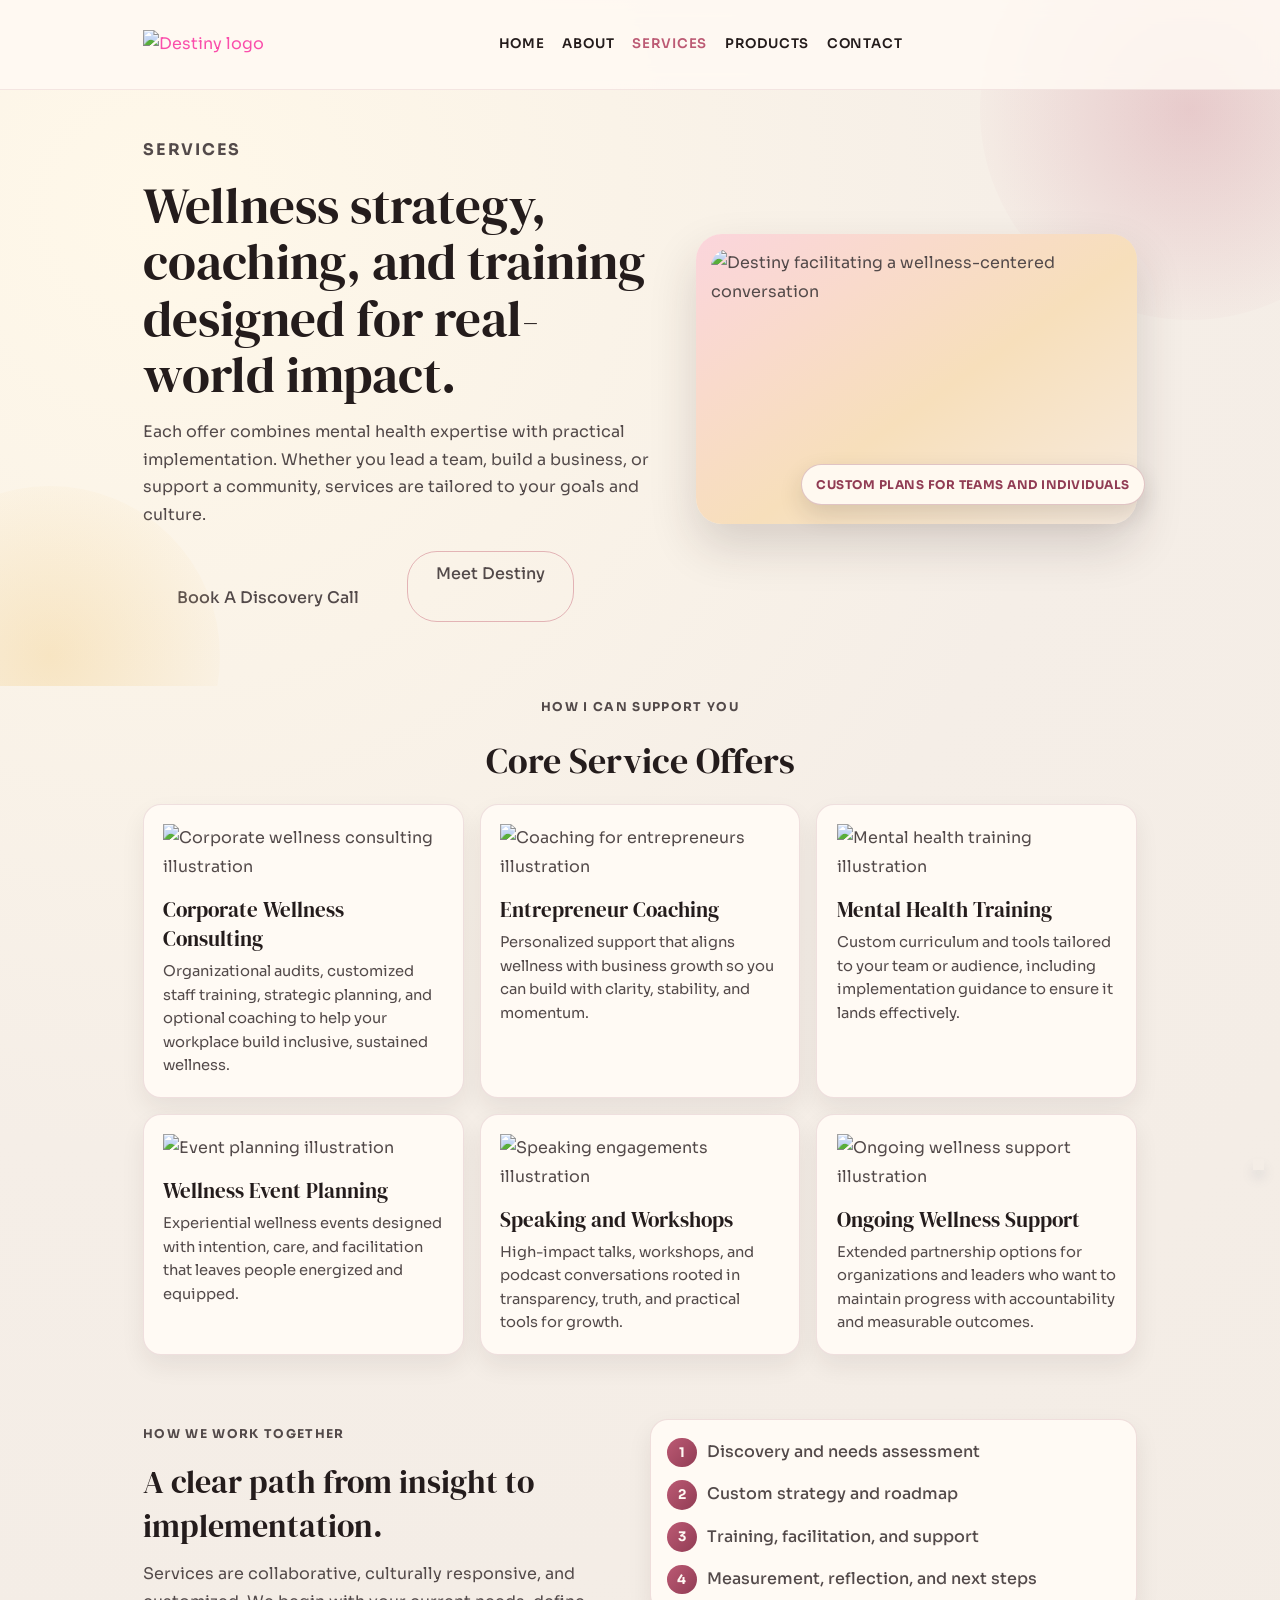
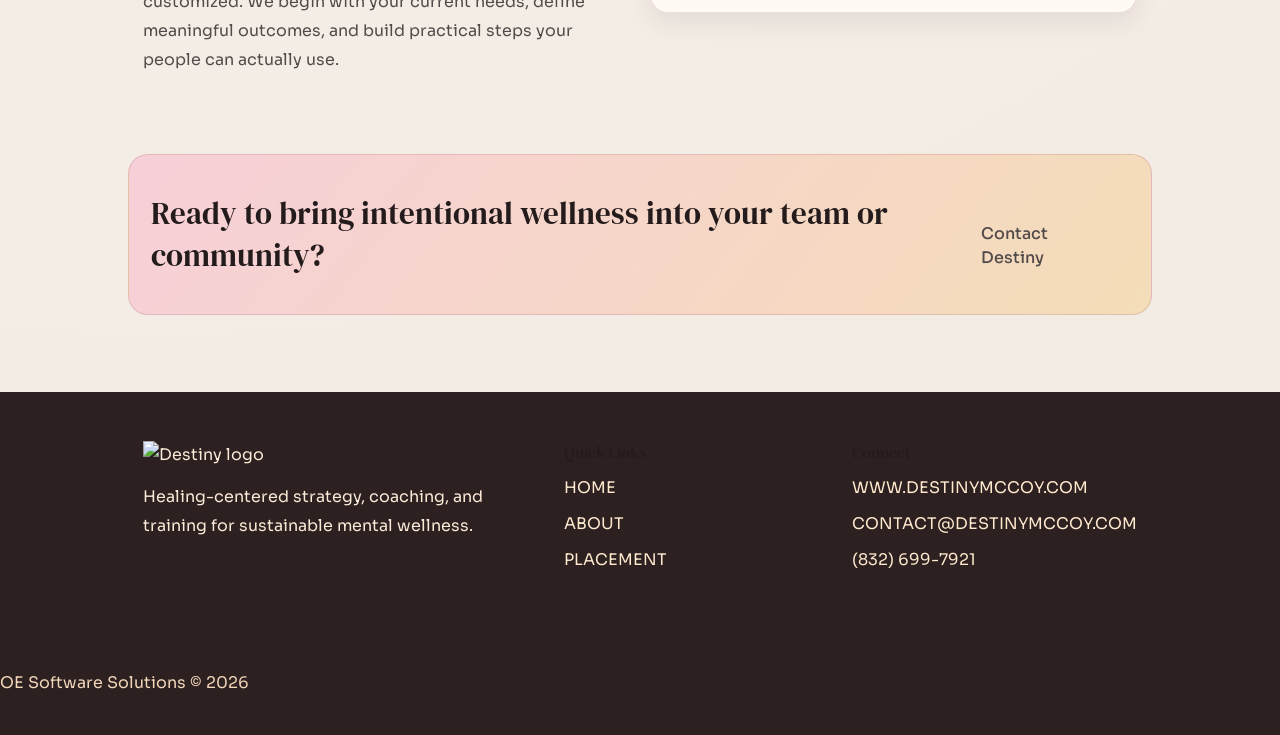
==== commit 12bd7dbd: "Update product/services styling and remove unused image assets" ====
--- a/services.html
+++ b/services.html
@@ -83,7 +83,7 @@
 
         <aside class="services-hero-visual" aria-label="Featured services photo">
           <figure class="services-hero-frame">
-            <img src="images/WFTC-39.jpg" alt="Destiny facilitating a wellness-centered conversation">
+            <img src="images/Home.jpg" alt="Destiny facilitating a wellness-centered conversation">
           </figure>
           <div class="services-badge">Custom plans for teams and individuals</div>
         </aside>
--- a/style.css
+++ b/style.css
@@ -2757,6 +2757,9 @@
 
 .services-hero-frame img {
   width: 100%;
+  display: block;
+  /* aspect-ratio: 4 / 3; */
+  min-height: 260px;
   border-radius: 18px;
   object-fit: cover;
 }
